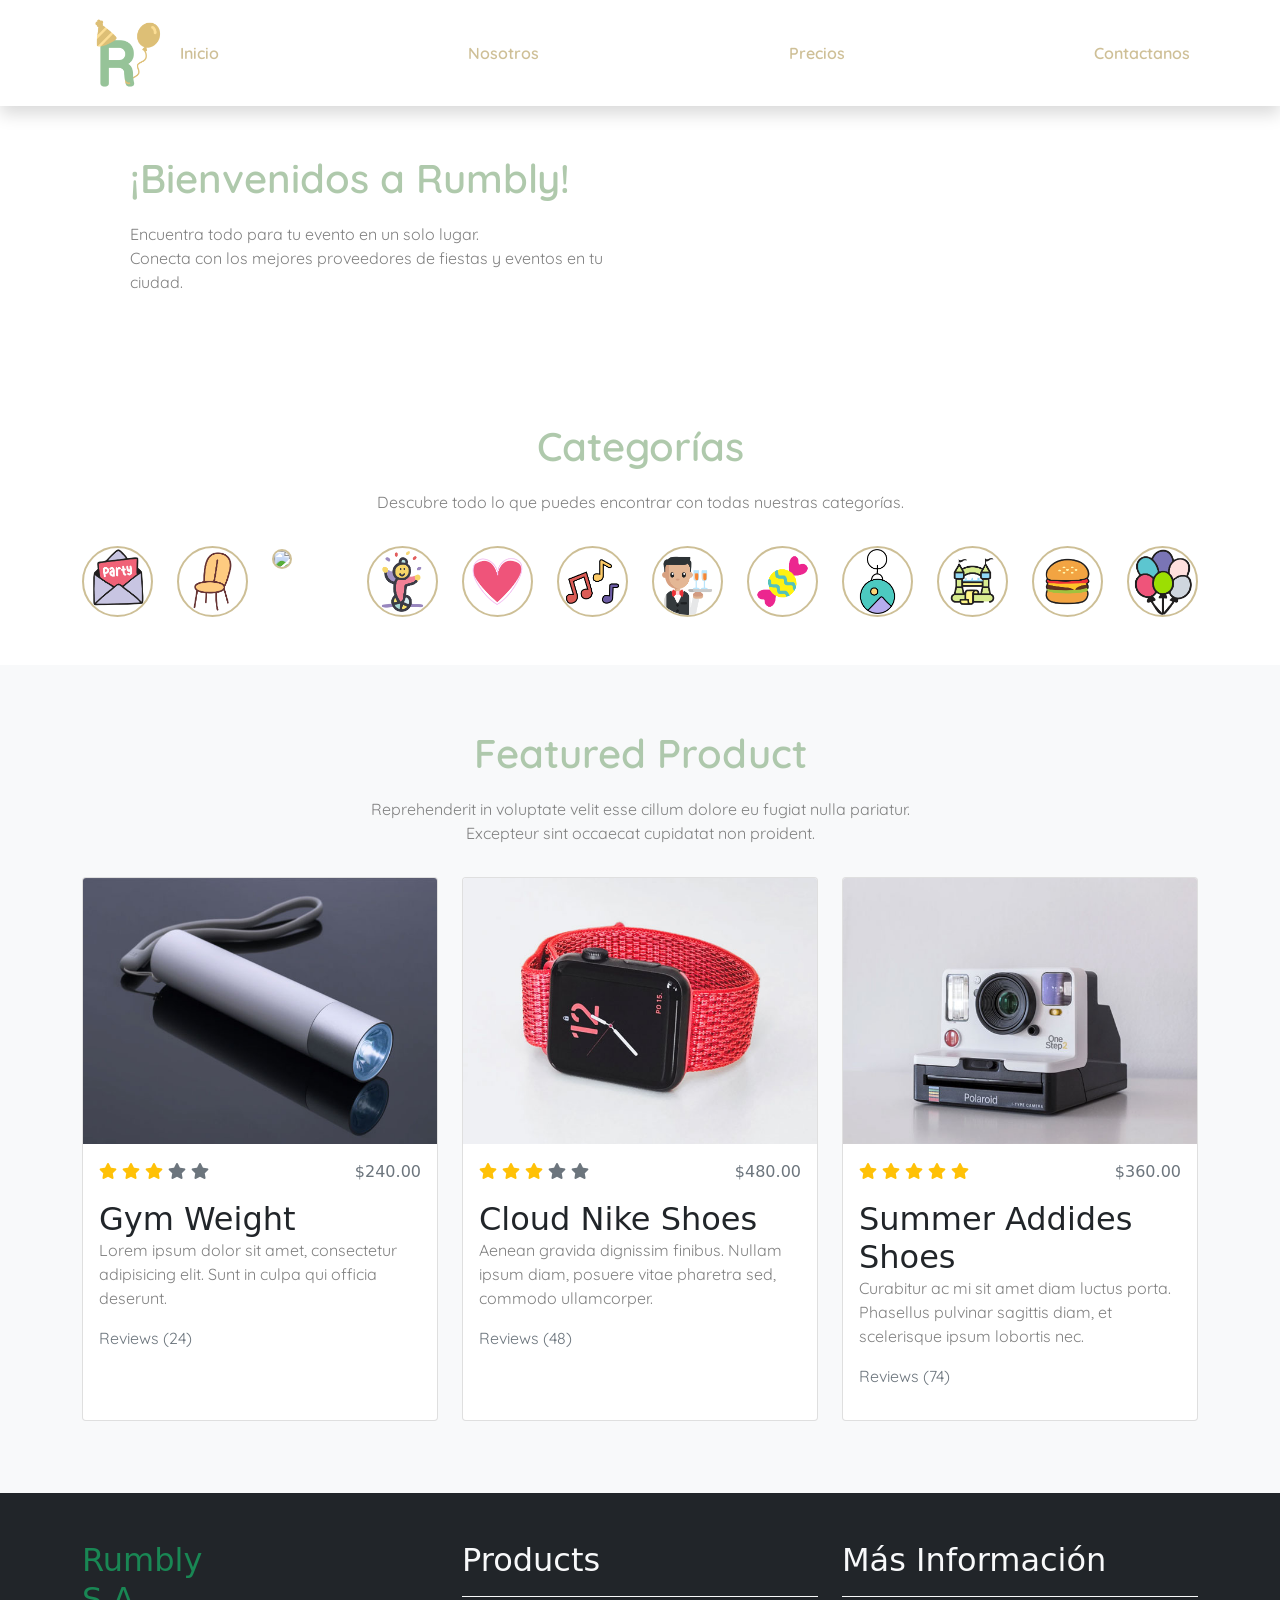
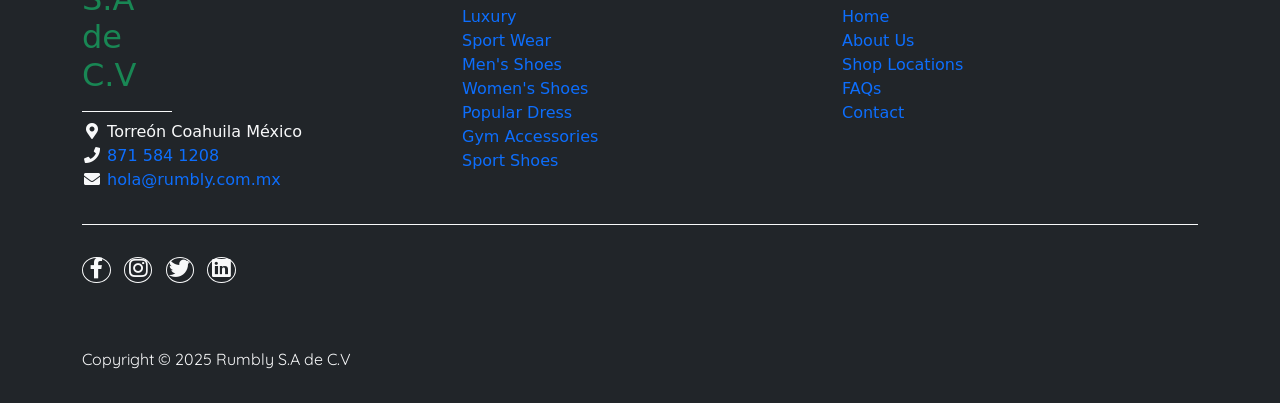
==== index.html @ 86fff509 "First commit" ====
<!DOCTYPE html>
<html lang="en">

<head>
    <title>Rumbly - Todo en un solo lugar.</title>
    <meta charset="utf-8">
    <meta name="viewport" content="width=device-width, initial-scale=1">

    <link rel="apple-touch-icon" href="assets/img/apple-icon.png">
    <link rel="shortcut icon" type="image/x-icon" href="assets/img/favicon.ico">

    <link rel="stylesheet" href="assets/css/bootstrap.min.css">
    <link rel="stylesheet" href="assets/css/templatemo.css">
    <link rel="stylesheet" href="assets/css/custom.css">

    <!-- Load fonts style after rendering the layout styles -->
    <link rel="stylesheet" href="https://fonts.googleapis.com/css2?family=Roboto:wght@100;200;300;400;500;700;900&display=swap">
    <link rel="stylesheet" href="assets/css/fontawesome.min.css">
<!--
    
TemplateMo 559 Zay Shop

https://templatemo.com/tm-559-zay-shop

-->
</head>

<body>
    <!-- Start Top Nav -->
    <!--<nav class="navbar navbar-expand-lg navbar-light d-none d-lg-block" id="templatemo_nav_top">
        <div class="container text-light">
            <div class="w-100 d-flex justify-content-between">
                <div class="contact-info-container">
                    <i class="fa fa-envelope mx-2"></i>
                    <a class="navbar-sm-brand text-light text-decoration-none" href="mailto:info@company.com">info@rumbly.com.mx</a>
                    <i class="fa fa-phone mx-2"></i>
                    <a class="navbar-sm-brand text-light text-decoration-none" href="tel:010-020-0340">871-154-5749</a>
                </div>
                <div>
                    <a class="text-light" href="https://fb.com/templatemo" target="_blank" rel="sponsored"><i class="fab fa-facebook-f fa-sm fa-fw me-2"></i></a>
                    <a class="text-light" href="https://www.instagram.com/" target="_blank"><i class="fab fa-instagram fa-sm fa-fw me-2"></i></a>
                    <a class="text-light" href="https://twitter.com/" target="_blank"><i class="fab fa-twitter fa-sm fa-fw me-2"></i></a>
                    <a class="text-light" href="https://www.linkedin.com/" target="_blank"><i class="fab fa-linkedin fa-sm fa-fw"></i></a>
                </div>
            </div>
        </div>
    </nav>-->
    <!-- Close Top Nav -->


    <!-- Header -->
    <nav class="navbar navbar-expand-lg navbar-light shadow">
        <div class="container d-flex justify-content-between align-items-center">
            <img class="logo" src="assets/img/favicon3.png">
            <a class="title" href="index.html">
                
            </a>
            

            <button class="navbar-toggler border-0" type="button" data-bs-toggle="collapse" data-bs-target="#templatemo_main_nav" aria-controls="navbarSupportedContent" aria-expanded="false" aria-label="Toggle navigation">
                <span class="navbar-toggler-icon"></span>
            </button>

            <div class="align-self-center collapse navbar-collapse flex-fill  d-lg-flex justify-content-lg-between" id="templatemo_main_nav">
                <div class="flex-fill">
                    <ul class="nav navbar-nav d-flex justify-content-between mx-lg-auto">
                        <li class="nav-item">
                            <a class="nav-link menu-item" href="index.html">Inicio</a>
                        </li>
                        <li class="nav-item">
                            <a class="nav-link menu-item" href="about.html">Nosotros</a>
                        </li>
                        <li class="nav-item">
                            <a class="nav-link menu-item" href="shop.html">Precios</a>
                        </li>
                        <li class="nav-item">
                            <a class="nav-link menu-item" href="contact.html">Contactanos</a>
                        </li>
                    </ul>
                </div>
            </div>

        </div>
    </nav>
    <!-- Close Header -->

    <!-- Modal -->
    <div class="modal fade bg-white" id="templatemo_search" tabindex="-1" role="dialog" aria-labelledby="exampleModalLabel" aria-hidden="true">
        <div class="modal-dialog modal-lg" role="document">
            <div class="w-100 pt-1 mb-5 text-right">
                <button type="button" class="btn-close" data-bs-dismiss="modal" aria-label="Close"></button>
            </div>
            <form action="" method="get" class="modal-content modal-body border-0 p-0">
                <div class="input-group mb-2">
                    <input type="text" class="form-control" id="inputModalSearch" name="q" placeholder="Search ...">
                    <button type="submit" class="input-group-text bg-success text-light">
                        <i class="fa fa-fw fa-search text-white"></i>
                    </button>
                </div>
            </form>
        </div>
    </div>



    <!-- Start Banner Hero -->
    <div id="template-mo-zay-hero-carousel" class="carousel slide" data-bs-ride="carousel">
        <ol class="carousel-indicators">
            <li data-bs-target="#template-mo-zay-hero-carousel" data-bs-slide-to="0" class="active"></li>
            <li data-bs-target="#template-mo-zay-hero-carousel" data-bs-slide-to="1"></li>
            <li data-bs-target="#template-mo-zay-hero-carousel" data-bs-slide-to="2"></li>
            <li data-bs-target="#template-mo-zay-hero-carousel" data-bs-slide-to="3"></li>
        </ol>
        <div class="carousel-inner">
            <div class="carousel-item active">
                <div class="container">
                    <div class="row p-5">
                        <div class="mx-auto col-md-8 col-lg-6 order-lg-last align-items-center">
                            <!--<img id="slider1" class="img-fluid" src="./assets/img/LOGO.png" alt="">-->
                        </div>
                        <div class="col-lg-6 mb-0 d-flex align-items-center">
                            <div class="text-align-left align-self-center">
                                <h1 class="h1">¡Bienvenidos a Rumbly!</h1>
                                <p style="margin-bottom: 0px;">
                                    Encuentra todo para tu evento en un solo lugar.
                                </p>
                                <p style="margin-bottom: 0px;">
                                    Conecta con los mejores proveedores de fiestas y eventos en tu ciudad.
                                </p>
                                <p>
                                    
                                </p>
                            </div>
                        </div>
                    </div>
                </div>
            </div>
            <div class="carousel-item">
                <div class="container">
                    <div class="row p-5">
                        <div class="mx-auto col-md-8 col-lg-6 order-lg-last">
                            <!--<div class="row mt-3">
                                <div class="col-sm-3 col-md-3 col-lg-3">
                                    <img class="category" src="./assets/img/GORRO.png">
                                </div>
                                <div class="col-sm-3 col-md-3 col-lg-3">
                                    <img class="category"  src="./assets/img/INFLABLE.png">
                                </div>
                                <div class="col-sm-3 col-md-3 col-lg-3">
                                    <img class="category" src="./assets/img/COPA.png">
                                </div>
                                <div class="col-sm-3 col-md-3 col-lg-3">
                                    <img class="category" src="./assets/img/HAMBURGUER.png">
                                </div>
                            </div>
                            <div class="row mt-3">
                                <div class="col-sm-3 col-md-3 col-lg-3">
                                    <img class="category"  src="./assets/img/GLOBOS.png">
                                </div>
                                <div class="col-sm-3 col-md-3 col-lg-3">
                                    <img class="category" src="./assets/img/CORAZON.png">
                                </div>
                                <div class="col-sm-3 col-md-3 col-lg-3">
                                    <img class="category" src="./assets/img/CAMARA.png">
                                </div>
                                <div class="col-sm-3 col-md-3 col-lg-3">
                                    <img class="category" src="./assets/img/INVI.png">
                                </div>
                            </div>
                            <div class="row mt-3">
                                <div class="col-sm-3 col-md-3 col-lg-3">
                                    <img class="category"  src="./assets/img/MESERO.png">
                                </div>
                                <div class="col-sm-3 col-md-3 col-lg-3">
                                    <img class="category"  src="./assets/img/SILLA.png">
                                </div>
                                <div class="col-sm-3 col-md-3 col-lg-3">
                                    <img class="category"  src="./assets/img/MUSICA.png">
                                </div>
                                <div class="col-sm-3 col-md-3 col-lg-3">
                                    <img class="category"  src="./assets/img/PASTEL.png">
                                </div>
                            </div>-->
                        </div>
                        <div class="col-lg-6 mb-0 d-flex align-items-center">
                            <div class="text-align-left">
                                <h1 class="h1">✨ Planea tu evento sin estrés.</h1>
                                <p>
                                    Rumbly te ayuda a encontrar mobiliario, decoración, banquetes y más, de forma rápida y segura.
                                </p>
                            </div>
                        </div>
                    </div>
                </div>
            </div>
            <div class="carousel-item">
                <div class="container">
                    <div class="row p-5">
                        <div class="mx-auto col-md-8 col-lg-6 order-lg-last">
                            <!--<img class="img-fluid" src="./assets/img/banner_img_03.jpg" alt="">-->
                        </div>
                        <div class="col-lg-6 mb-0 d-flex align-items-center">
                            <div class="text-align-left">
                                <h1 class="h1">💼 ¿Tienes un negocio de fiestas o eventos?</h1>
                                <p>
                                    Únete a Rumbly y llega a más clientes en toda la comarca lagunera.
                                </p>
                            </div>
                        </div>
                    </div>
                </div>
            </div>
            <div class="carousel-item">
                <div class="container">
                    <div class="row p-5">
                        <div class="mx-auto col-md-8 col-lg-6 order-lg-last">
                            <!--<img class="img-fluid" src="./assets/img/proximamente.jpg" alt="">-->
                        </div>
                        <div class="col-lg-6 mb-0 d-flex align-items-center">
                            <div class="text-align-left">
                                <h1 class="h1">🌟 Próximo lanzamiento</h1>
                                <p>
                                    🚀 Muy pronto en tu celular.
                                </p>
                                <p>
                                    Rumbly, la app que transformará la forma de organizar tus fiestas.
                                </p>
                            </div>
                        </div>
                    </div>
                </div>
            </div>
        </div>
        <a class="carousel-control-prev text-decoration-none w-auto ps-3" href="#template-mo-zay-hero-carousel" role="button" data-bs-slide="prev">
            <i class="fas fa-chevron-left"></i>
        </a>
        <a class="carousel-control-next text-decoration-none w-auto pe-3" href="#template-mo-zay-hero-carousel" role="button" data-bs-slide="next">
            <i class="fas fa-chevron-right"></i>
        </a>
    </div>
    <!-- End Banner Hero -->


    <!-- Start Categories of The Month -->
    <section class="container py-5">
        <div class="row text-center pt-3 mb-3">
            <div class="col-lg-6 m-auto">
                <h1 class="h1">Categorías</h1>
                <p>
                    Descubre todo lo que puedes encontrar con todas nuestras categorías.
                </p>
            </div>
        </div>
        <div class="row">
            <div class="col-sm-1 col-md-1 col-lg-1">
                <img class="category" src="./assets/img/INVI.png">
            </div>
            <div class="col-sm-1 col-md-1 col-lg-1">
                <img class="category" src="./assets/img/SILLA.png">
            </div>
            <div class="col-sm-1 col-md-1 col-lg-1">
                <img class="category" src="./assets/img/PIÑATA.png">
            </div>
            <div class="col-sm-1 col-md-1 col-lg-1">
                <img class="category" src="./assets/img/PAYASO.png">
            </div>
            <div class="col-sm-1 col-md-1 col-lg-1">
                <img class="category" src="./assets/img/CORAZON.png">
            </div>
            <div class="col-sm-1 col-md-1 col-lg-1">
                <img class="category" src="./assets/img/MUSICA.png">
            </div>
            <div class="col-sm-1 col-md-1 col-lg-1">
                <img class="category" src="./assets/img/MESERO.png">
            </div>
            <div class="col-sm-1 col-md-1 col-lg-1">
                <img class="category" src="./assets/img/DULCE.png">
            </div>
            <div class="col-sm-1 col-md-1 col-lg-1">
                <img class="category" src="./assets/img/LLAVERO.png">
            </div>
            <div class="col-sm-1 col-md-1 col-lg-1">
                <img class="category" src="./assets/img/INFLABLE.png">
            </div>
            <div class="col-sm-1 col-md-1 col-lg-1">
                <img class="category" src="./assets/img/HAMBURGUER.png">
            </div>
            <div class="col-sm-1 col-md-1 col-lg-1">
                <img class="category" src="./assets/img/GLOBOS.png">
            </div>
            <!--<div class="col-12 col-md-4 p-5 mt-3">
                <a href="#"><img src="./assets/img/category_img_01.jpg" class="rounded-circle img-fluid border"></a>
                <h5 class="text-center mt-3 mb-3">Watches</h5>
                <p class="text-center"><a class="btn btn-success">Go Shop</a></p>
            </div>
            <div class="col-12 col-md-4 p-5 mt-3">
                <a href="#"><img src="./assets/img/category_img_02.jpg" class="rounded-circle img-fluid border"></a>
                <h2 class="h5 text-center mt-3 mb-3">Shoes</h2>
                <p class="text-center"><a class="btn btn-success">Go Shop</a></p>
            </div>
            <div class="col-12 col-md-4 p-5 mt-3">
                <a href="#"><img src="./assets/img/category_img_03.jpg" class="rounded-circle img-fluid border"></a>
                <h2 class="h5 text-center mt-3 mb-3">Accessories</h2>
                <p class="text-center"><a class="btn btn-success">Go Shop</a></p>
            </div>-->
        </div>
    </section>
    <!-- End Categories of The Month -->


    <!-- Start Featured Product -->
    <section class="bg-light">
        <div class="container py-5">
            <div class="row text-center py-3">
                <div class="col-lg-6 m-auto">
                    <h1 class="h1">Featured Product</h1>
                    <p>
                        Reprehenderit in voluptate velit esse cillum dolore eu fugiat nulla pariatur.
                        Excepteur sint occaecat cupidatat non proident.
                    </p>
                </div>
            </div>
            <div class="row">
                <div class="col-12 col-md-4 mb-4">
                    <div class="card h-100">
                        <a href="shop-single.html">
                            <img src="./assets/img/feature_prod_01.jpg" class="card-img-top" alt="...">
                        </a>
                        <div class="card-body">
                            <ul class="list-unstyled d-flex justify-content-between">
                                <li>
                                    <i class="text-warning fa fa-star"></i>
                                    <i class="text-warning fa fa-star"></i>
                                    <i class="text-warning fa fa-star"></i>
                                    <i class="text-muted fa fa-star"></i>
                                    <i class="text-muted fa fa-star"></i>
                                </li>
                                <li class="text-muted text-right">$240.00</li>
                            </ul>
                            <a href="shop-single.html" class="h2 text-decoration-none text-dark">Gym Weight</a>
                            <p class="card-text">
                                Lorem ipsum dolor sit amet, consectetur adipisicing elit. Sunt in culpa qui officia deserunt.
                            </p>
                            <p class="text-muted">Reviews (24)</p>
                        </div>
                    </div>
                </div>
                <div class="col-12 col-md-4 mb-4">
                    <div class="card h-100">
                        <a href="shop-single.html">
                            <img src="./assets/img/feature_prod_02.jpg" class="card-img-top" alt="...">
                        </a>
                        <div class="card-body">
                            <ul class="list-unstyled d-flex justify-content-between">
                                <li>
                                    <i class="text-warning fa fa-star"></i>
                                    <i class="text-warning fa fa-star"></i>
                                    <i class="text-warning fa fa-star"></i>
                                    <i class="text-muted fa fa-star"></i>
                                    <i class="text-muted fa fa-star"></i>
                                </li>
                                <li class="text-muted text-right">$480.00</li>
                            </ul>
                            <a href="shop-single.html" class="h2 text-decoration-none text-dark">Cloud Nike Shoes</a>
                            <p class="card-text">
                                Aenean gravida dignissim finibus. Nullam ipsum diam, posuere vitae pharetra sed, commodo ullamcorper.
                            </p>
                            <p class="text-muted">Reviews (48)</p>
                        </div>
                    </div>
                </div>
                <div class="col-12 col-md-4 mb-4">
                    <div class="card h-100">
                        <a href="shop-single.html">
                            <img src="./assets/img/feature_prod_03.jpg" class="card-img-top" alt="...">
                        </a>
                        <div class="card-body">
                            <ul class="list-unstyled d-flex justify-content-between">
                                <li>
                                    <i class="text-warning fa fa-star"></i>
                                    <i class="text-warning fa fa-star"></i>
                                    <i class="text-warning fa fa-star"></i>
                                    <i class="text-warning fa fa-star"></i>
                                    <i class="text-warning fa fa-star"></i>
                                </li>
                                <li class="text-muted text-right">$360.00</li>
                            </ul>
                            <a href="shop-single.html" class="h2 text-decoration-none text-dark">Summer Addides Shoes</a>
                            <p class="card-text">
                                Curabitur ac mi sit amet diam luctus porta. Phasellus pulvinar sagittis diam, et scelerisque ipsum lobortis nec.
                            </p>
                            <p class="text-muted">Reviews (74)</p>
                        </div>
                    </div>
                </div>
            </div>
        </div>
    </section>
    <!-- End Featured Product -->


    <!-- Start Footer -->
    <footer class="bg-dark" id="tempaltemo_footer">
        <div class="container">
            <div class="row">

                <div class="col-md-4 pt-5">
                    <h2 class="h2 text-success border-bottom pb-3 border-light logo">Rumbly S.A de C.V</h2>
                    <ul class="list-unstyled text-light footer-link-list">
                        <li>
                            <i class="fas fa-map-marker-alt fa-fw"></i>
                            Torreón Coahuila México
                        </li>
                        <li>
                            <i class="fa fa-phone fa-fw"></i>
                            <a class="text-decoration-none" href="tel:871-584-1208">871 584 1208</a>
                        </li>
                        <li>
                            <i class="fa fa-envelope fa-fw"></i>
                            <a class="text-decoration-none" href="mailto:hola@rumbly.com.mx">hola@rumbly.com.mx</a>
                        </li>
                    </ul>
                </div>

                <div class="col-md-4 pt-5">
                    <h2 class="h2 text-light border-bottom pb-3 border-light">Products</h2>
                    <ul class="list-unstyled text-light footer-link-list">
                        <li><a class="text-decoration-none" href="#">Luxury</a></li>
                        <li><a class="text-decoration-none" href="#">Sport Wear</a></li>
                        <li><a class="text-decoration-none" href="#">Men's Shoes</a></li>
                        <li><a class="text-decoration-none" href="#">Women's Shoes</a></li>
                        <li><a class="text-decoration-none" href="#">Popular Dress</a></li>
                        <li><a class="text-decoration-none" href="#">Gym Accessories</a></li>
                        <li><a class="text-decoration-none" href="#">Sport Shoes</a></li>
                    </ul>
                </div>

                <div class="col-md-4 pt-5">
                    <h2 class="h2 text-light border-bottom pb-3 border-light">Más Información</h2>
                    <ul class="list-unstyled text-light footer-link-list">
                        <li><a class="text-decoration-none" href="#">Home</a></li>
                        <li><a class="text-decoration-none" href="#">About Us</a></li>
                        <li><a class="text-decoration-none" href="#">Shop Locations</a></li>
                        <li><a class="text-decoration-none" href="#">FAQs</a></li>
                        <li><a class="text-decoration-none" href="#">Contact</a></li>
                    </ul>
                </div>

            </div>

            <div class="row text-light mb-4">
                <div class="col-12 mb-3">
                    <div class="w-100 my-3 border-top border-light"></div>
                </div>
                <div class="col-auto me-auto">
                    <ul class="list-inline text-left footer-icons">
                        <li class="list-inline-item border border-light rounded-circle text-center">
                            <a class="text-light text-decoration-none" target="_blank" href="http://facebook.com/"><i class="fab fa-facebook-f fa-lg fa-fw"></i></a>
                        </li>
                        <li class="list-inline-item border border-light rounded-circle text-center">
                            <a class="text-light text-decoration-none" target="_blank" href="https://www.instagram.com/"><i class="fab fa-instagram fa-lg fa-fw"></i></a>
                        </li>
                        <li class="list-inline-item border border-light rounded-circle text-center">
                            <a class="text-light text-decoration-none" target="_blank" href="https://twitter.com/"><i class="fab fa-twitter fa-lg fa-fw"></i></a>
                        </li>
                        <li class="list-inline-item border border-light rounded-circle text-center">
                            <a class="text-light text-decoration-none" target="_blank" href="https://www.linkedin.com/"><i class="fab fa-linkedin fa-lg fa-fw"></i></a>
                        </li>
                    </ul>
                </div>
                <div class="col-auto">
                </div>
            </div>
        </div>

        <div class="w-100 bg-black py-3">
            <div class="container">
                <div class="row pt-2">
                    <div class="col-12">
                        <p class="text-left text-light">
                            Copyright &copy; 2025 Rumbly S.A de C.V 
                            
                        </p>
                    </div>
                </div>
            </div>
        </div>

    </footer>
    <!-- End Footer -->

    <!-- Start Script -->
    <script src="assets/js/jquery-1.11.0.min.js"></script>
    <script src="assets/js/jquery-migrate-1.2.1.min.js"></script>
    <script src="assets/js/bootstrap.bundle.min.js"></script>
    <script src="assets/js/templatemo.js"></script>
    <script src="assets/js/custom.js"></script>
    <!-- End Script -->
</body>

</html>
---- assets/css/custom.css ----
/*
Custom Css
*/
@charset "UTF-8";
@font-face { font-family: Quicksand-Regular; src: url("../fonts/Quicksand-Regular.ttf"); } 
@font-face { font-family: Quicksand-SemiBold; src: url("../fonts/Quicksand-SemiBold.ttf"); } 

/* #a1c09dd9 #c5b484d9 */
.title {
    font-family: Quicksand-SemiBold !important;
    color: #a1c09dd9 !important;
    text-decoration: none;
    font-size: 1.4rem !important;
    margin-top: 10px;
}

.logo {
    width: 90px;
}

.menu-item {
    color: #c5b484d9 !important;
    font-family: Quicksand-SemiBold;
}

.contact-info-container {
    & > i {
    /* Styles for the direct child */
    color: blue;
    }
    & a {
    /* Styles for any descendant, including direct children */
    font-size: 18px;
    }
}

#slider1 {
    width: 60%;
    margin-left: 20%;
    height: auto;
    align-self: center;
}

h1 {
    font-family: Quicksand-SemiBold !important;
    margin-bottom: 20px !important;
    color: #a1c09dd9;
}

p {
    font-family: Quicksand-Regular !important;
    color: gray; 
}

.category {
    width: 100%;
    height: auto;
    border: 2px solid #c5b484d9;
    border-radius: 200px;
}
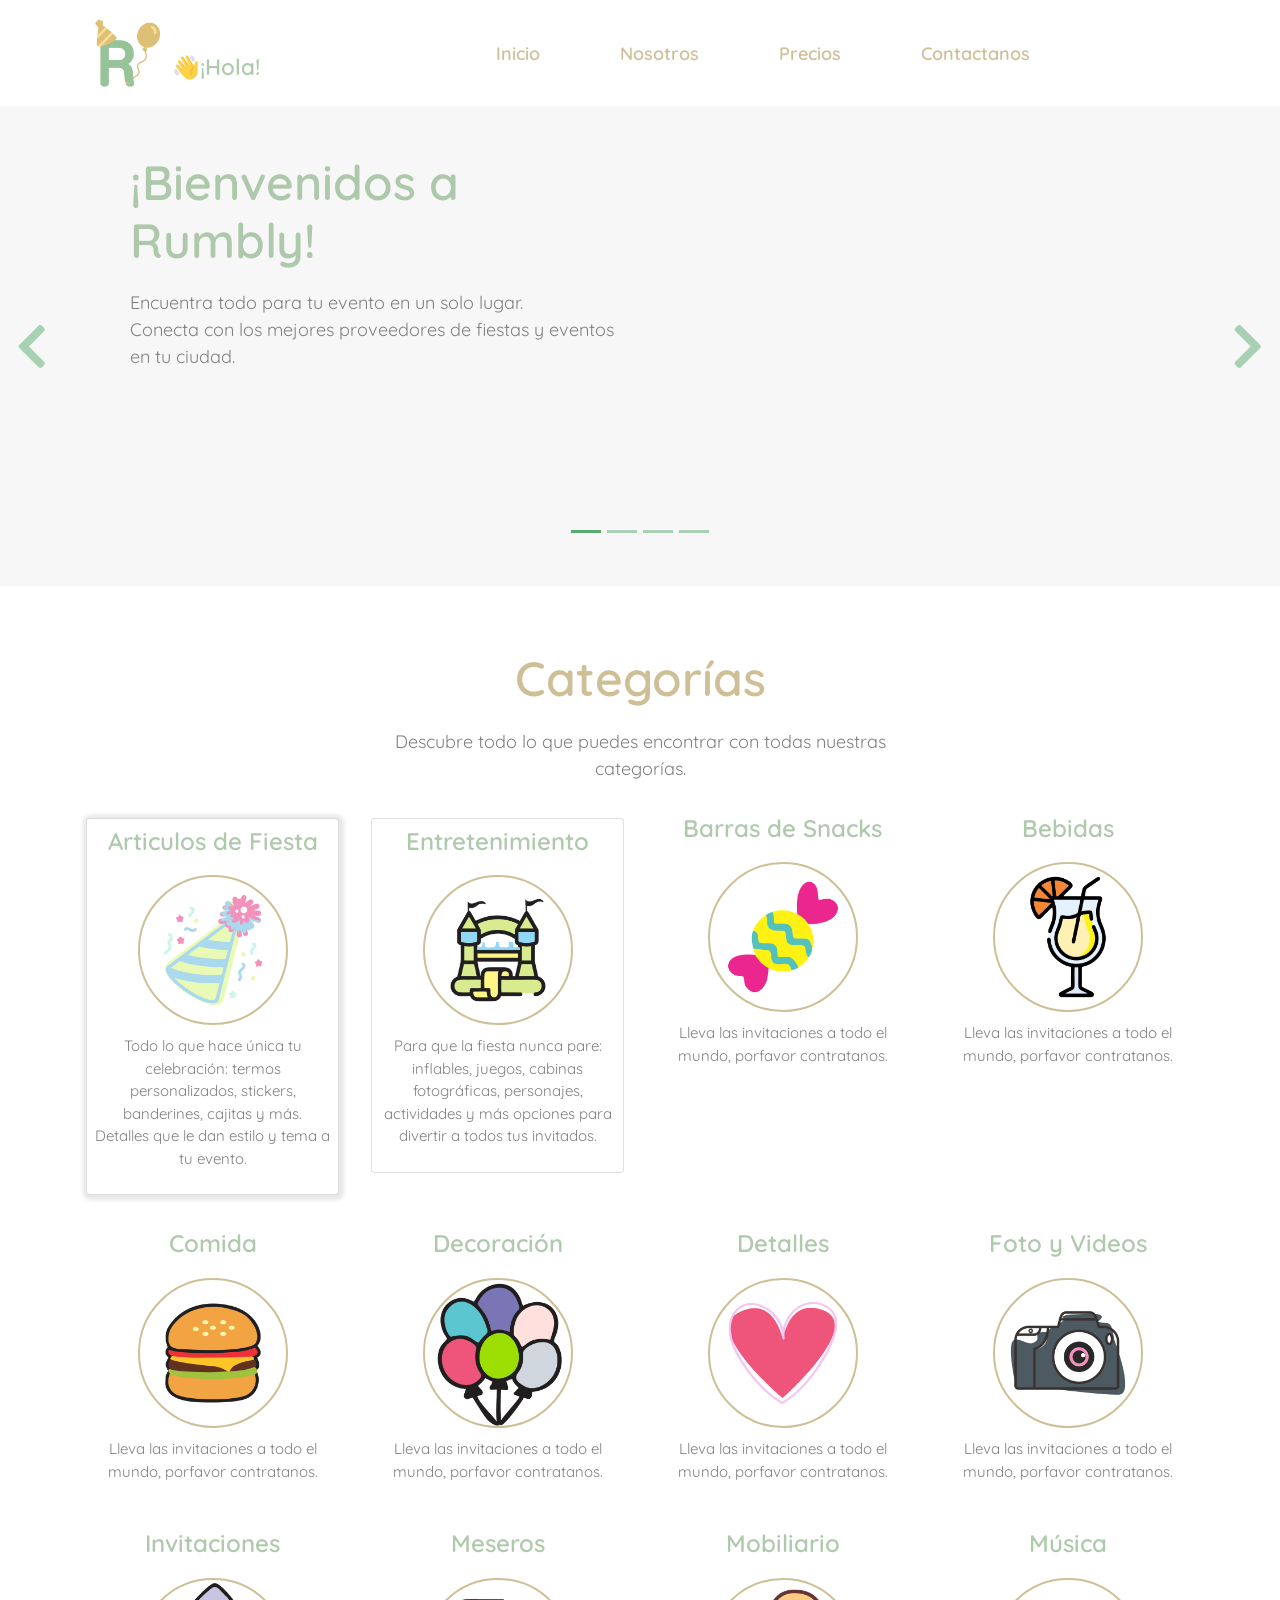
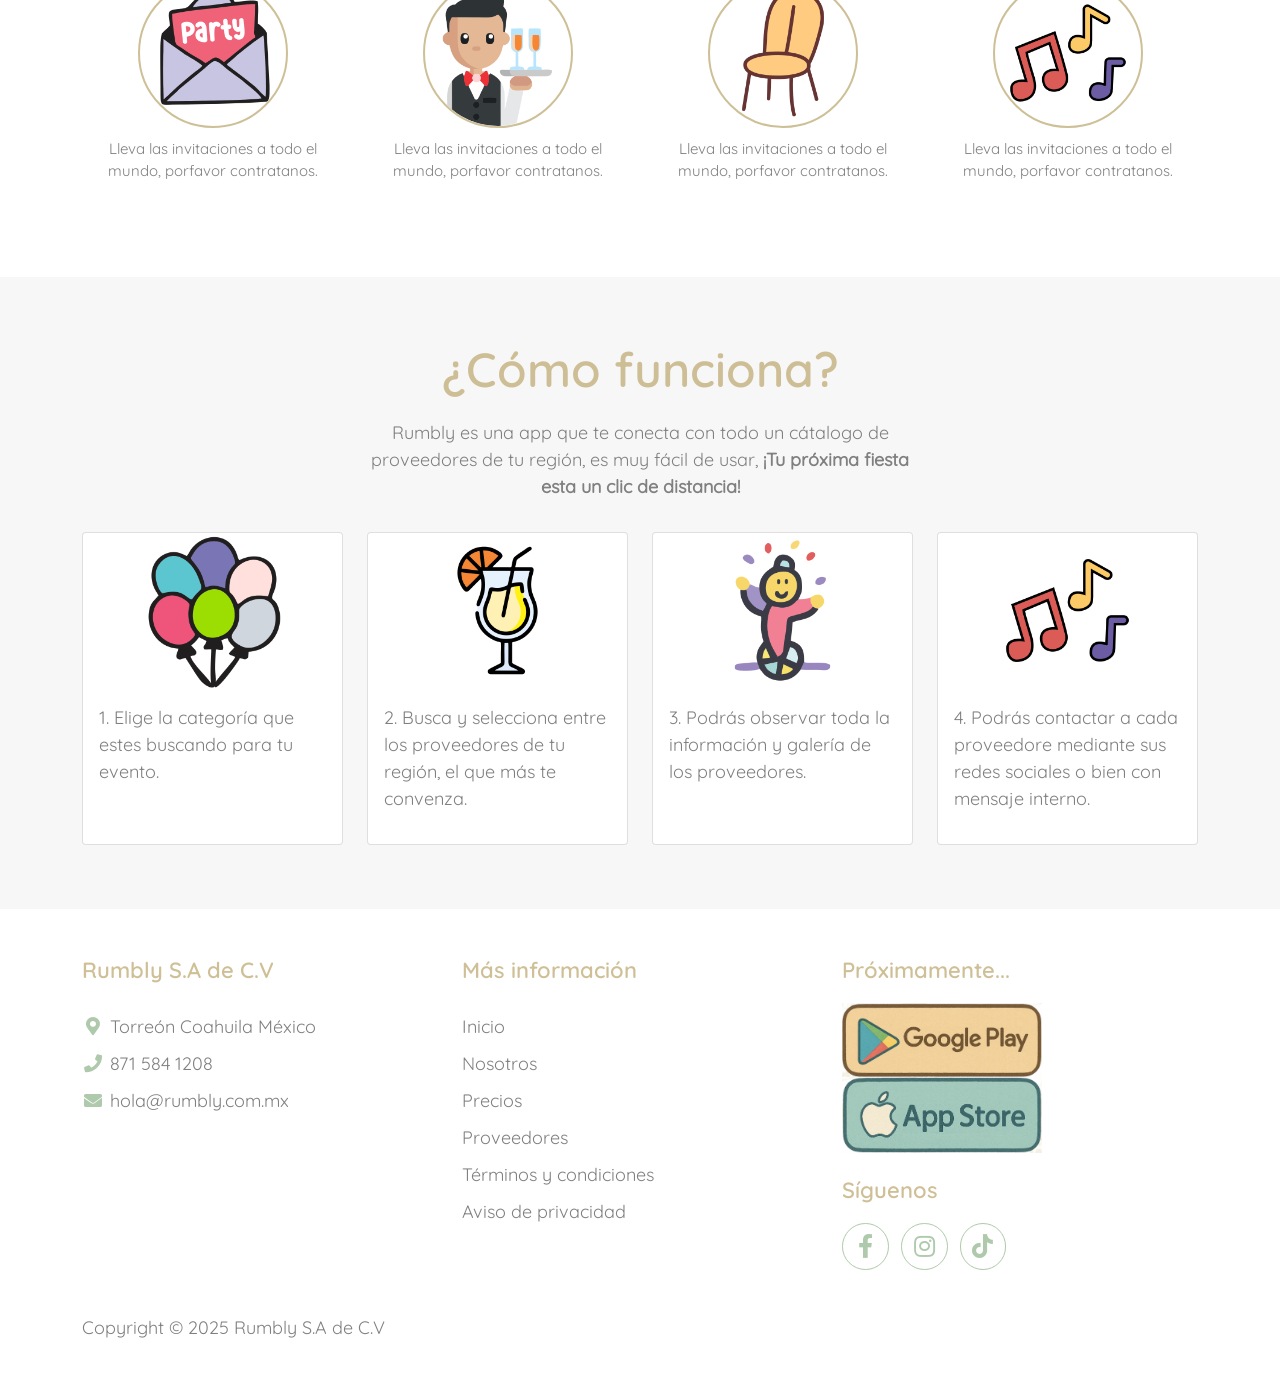
==== commit cc02a203: "addedcategories design" ====
--- a/index.html
+++ b/index.html
@@ -52,8 +52,8 @@
     <nav class="navbar navbar-expand-lg navbar-light shadow">
         <div class="container d-flex justify-content-between align-items-center">
             <img class="logo" src="assets/img/favicon3.png">
-            <a class="title" href="index.html">
-                
+            <a style="width: 200px; margin-top: 30px;" class="title" href="index.html">
+                👋¡Hola!
             </a>
             
 
@@ -120,7 +120,7 @@
                         </div>
                         <div class="col-lg-6 mb-0 d-flex align-items-center">
                             <div class="text-align-left align-self-center">
-                                <h1 class="h1">¡Bienvenidos a Rumbly!</h1>
+                                <h1 class="h1 slider-title">¡Bienvenidos a Rumbly!</h1>
                                 <p style="margin-bottom: 0px;">
                                     Encuentra todo para tu evento en un solo lugar.
                                 </p>
@@ -139,52 +139,10 @@
                 <div class="container">
                     <div class="row p-5">
                         <div class="mx-auto col-md-8 col-lg-6 order-lg-last">
-                            <!--<div class="row mt-3">
-                                <div class="col-sm-3 col-md-3 col-lg-3">
-                                    <img class="category" src="./assets/img/GORRO.png">
-                                </div>
-                                <div class="col-sm-3 col-md-3 col-lg-3">
-                                    <img class="category"  src="./assets/img/INFLABLE.png">
-                                </div>
-                                <div class="col-sm-3 col-md-3 col-lg-3">
-                                    <img class="category" src="./assets/img/COPA.png">
-                                </div>
-                                <div class="col-sm-3 col-md-3 col-lg-3">
-                                    <img class="category" src="./assets/img/HAMBURGUER.png">
-                                </div>
-                            </div>
-                            <div class="row mt-3">
-                                <div class="col-sm-3 col-md-3 col-lg-3">
-                                    <img class="category"  src="./assets/img/GLOBOS.png">
-                                </div>
-                                <div class="col-sm-3 col-md-3 col-lg-3">
-                                    <img class="category" src="./assets/img/CORAZON.png">
-                                </div>
-                                <div class="col-sm-3 col-md-3 col-lg-3">
-                                    <img class="category" src="./assets/img/CAMARA.png">
-                                </div>
-                                <div class="col-sm-3 col-md-3 col-lg-3">
-                                    <img class="category" src="./assets/img/INVI.png">
-                                </div>
-                            </div>
-                            <div class="row mt-3">
-                                <div class="col-sm-3 col-md-3 col-lg-3">
-                                    <img class="category"  src="./assets/img/MESERO.png">
-                                </div>
-                                <div class="col-sm-3 col-md-3 col-lg-3">
-                                    <img class="category"  src="./assets/img/SILLA.png">
-                                </div>
-                                <div class="col-sm-3 col-md-3 col-lg-3">
-                                    <img class="category"  src="./assets/img/MUSICA.png">
-                                </div>
-                                <div class="col-sm-3 col-md-3 col-lg-3">
-                                    <img class="category"  src="./assets/img/PASTEL.png">
-                                </div>
-                            </div>-->
                         </div>
                         <div class="col-lg-6 mb-0 d-flex align-items-center">
                             <div class="text-align-left">
-                                <h1 class="h1">✨ Planea tu evento sin estrés.</h1>
+                                <h1 class="h1 slider-title">✨ Planea tu evento sin estrés.</h1>
                                 <p>
                                     Rumbly te ayuda a encontrar mobiliario, decoración, banquetes y más, de forma rápida y segura.
                                 </p>
@@ -201,7 +159,7 @@
                         </div>
                         <div class="col-lg-6 mb-0 d-flex align-items-center">
                             <div class="text-align-left">
-                                <h1 class="h1">💼 ¿Tienes un negocio de fiestas o eventos?</h1>
+                                <h1 class="h1 slider-title">💼 ¿Tienes un negocio de fiestas o eventos?</h1>
                                 <p>
                                     Únete a Rumbly y llega a más clientes en toda la comarca lagunera.
                                 </p>
@@ -218,7 +176,7 @@
                         </div>
                         <div class="col-lg-6 mb-0 d-flex align-items-center">
                             <div class="text-align-left">
-                                <h1 class="h1">🌟 Próximo lanzamiento</h1>
+                                <h1 class="h1 slider-title">🌟 Próximo lanzamiento</h1>
                                 <p>
                                     🚀 Muy pronto en tu celular.
                                 </p>
@@ -245,48 +203,82 @@
     <section class="container py-5">
         <div class="row text-center pt-3 mb-3">
             <div class="col-lg-6 m-auto">
-                <h1 class="h1">Categorías</h1>
+                <h1 class="h1 main-title">Categorías</h1>
                 <p>
                     Descubre todo lo que puedes encontrar con todas nuestras categorías.
                 </p>
             </div>
         </div>
         <div class="row">
-            <div class="col-sm-1 col-md-1 col-lg-1">
+            <div class="col-sm-3 col-md-3 col-lg-3 category-container">
+                <div class="card m-1 p-2 align-items-center" style="  box-shadow: 1px 1px 4px 4px rgba(0, 0, 0, 0.1);">
+                    <h4 class="h4 category-header">Articulos de Fiesta</h4>
+                    <img class="category" src="./assets/img/GORRO.png">
+                    <p class="category-description">
+                        Todo lo que hace única tu celebración: termos personalizados, stickers, banderines, cajitas y más. Detalles que le dan estilo y tema a tu evento.
+                    </p>
+                </div>
+
+            </div>
+            <div class="col-sm-3 col-md-3 col-lg-3 category-container">
+                <div class="card m-1 p-2 align-items-center" >
+                    <h4 class="h4 category-header">Entretenimiento</h4>
+                    <img class="category" src="./assets/img/INFLABLE.png">
+                    <p class="category-description">
+                        Para que la fiesta nunca pare: inflables, juegos, cabinas fotográficas, personajes, actividades y más opciones para divertir a todos tus invitados.
+                    </p>
+                </div>
+
+            </div>
+            <div class="col-sm-3 col-md-3 col-lg-3 category-container">
+                <h4 class="h4 category-header">Barras de Snacks</h4>
+                <img class="category" src="./assets/img/DULCE.png">
+                <p class="category-description">Lleva las invitaciones a todo el mundo, porfavor contratanos.</p>
+            </div>
+            <div class="col-sm-3 col-md-3 col-lg-3 category-container">
+                <h4 class="h4 category-header">Bebidas</h4>
+                <img class="category" src="./assets/img/COPA.png">
+                <p class="category-description">Lleva las invitaciones a todo el mundo, porfavor contratanos.</p>
+            </div>
+            <div class="col-sm-3 col-md-3 col-lg-3 category-container">
+                <h4 class="h4 category-header">Comida</h4>
+                <img class="category" src="./assets/img/HAMBURGUER.png">
+                <p class="category-description">Lleva las invitaciones a todo el mundo, porfavor contratanos.</p>
+            </div>
+            <div class="col-sm-3 col-md-3 col-lg-3 category-container">
+                <h4 class="h4 category-header">Decoración</h4>
+                <img class="category" src="./assets/img/GLOBOS.png">
+                <p class="category-description">Lleva las invitaciones a todo el mundo, porfavor contratanos.</p>
+            </div>
+            <div class="col-sm-3 col-md-3 col-lg-3 category-container">
+                <h4 class="h4 category-header">Detalles</h4>
+                <img class="category" src="./assets/img/CORAZON.png">
+                <p class="category-description">Lleva las invitaciones a todo el mundo, porfavor contratanos.</p>
+            </div>
+            <div class="col-sm-3 col-md-3 col-lg-3 category-container">
+                <h4 class="h4 category-header">Foto y Videos</h4>
+                <img class="category" src="./assets/img/CAMARA.png">
+                <p class="category-description">Lleva las invitaciones a todo el mundo, porfavor contratanos.</p>
+            </div>
+            <div class="col-sm-3 col-md-3 col-lg-3 category-container">
+                <h4 class="h4 category-header">Invitaciones</h4>
                 <img class="category" src="./assets/img/INVI.png">
-            </div>
-            <div class="col-sm-1 col-md-1 col-lg-1">
+                <p class="category-description">Lleva las invitaciones a todo el mundo, porfavor contratanos.</p>
+            </div>
+            <div class="col-sm-3 col-md-3 col-lg-3 category-container">
+                <h4 class="h4 category-header">Meseros</h4>
+                <img class="category" src="./assets/img/MESERO.png">
+                <p class="category-description">Lleva las invitaciones a todo el mundo, porfavor contratanos.</p>
+            </div>
+            <div class="col-sm-3 col-md-3 col-lg-3 category-container">
+                <h4 class="h4 category-header">Mobiliario</h4>
                 <img class="category" src="./assets/img/SILLA.png">
-            </div>
-            <div class="col-sm-1 col-md-1 col-lg-1">
-                <img class="category" src="./assets/img/PIÑATA.png">
-            </div>
-            <div class="col-sm-1 col-md-1 col-lg-1">
-                <img class="category" src="./assets/img/PAYASO.png">
-            </div>
-            <div class="col-sm-1 col-md-1 col-lg-1">
-                <img class="category" src="./assets/img/CORAZON.png">
-            </div>
-            <div class="col-sm-1 col-md-1 col-lg-1">
+                <p class="category-description">Lleva las invitaciones a todo el mundo, porfavor contratanos.</p>
+            </div>
+            <div class="col-sm-3 col-md-3 col-lg-3 category-container">
+                <h4 class="h4 category-header">Música</h4>
                 <img class="category" src="./assets/img/MUSICA.png">
-            </div>
-            <div class="col-sm-1 col-md-1 col-lg-1">
-                <img class="category" src="./assets/img/MESERO.png">
-            </div>
-            <div class="col-sm-1 col-md-1 col-lg-1">
-                <img class="category" src="./assets/img/DULCE.png">
-            </div>
-            <div class="col-sm-1 col-md-1 col-lg-1">
-                <img class="category" src="./assets/img/LLAVERO.png">
-            </div>
-            <div class="col-sm-1 col-md-1 col-lg-1">
-                <img class="category" src="./assets/img/INFLABLE.png">
-            </div>
-            <div class="col-sm-1 col-md-1 col-lg-1">
-                <img class="category" src="./assets/img/HAMBURGUER.png">
-            </div>
-            <div class="col-sm-1 col-md-1 col-lg-1">
-                <img class="category" src="./assets/img/GLOBOS.png">
+                <p class="category-description">Lleva las invitaciones a todo el mundo, porfavor contratanos.</p>
             </div>
             <!--<div class="col-12 col-md-4 p-5 mt-3">
                 <a href="#"><img src="./assets/img/category_img_01.jpg" class="rounded-circle img-fluid border"></a>
@@ -309,87 +301,64 @@
 
 
     <!-- Start Featured Product -->
-    <section class="bg-light">
+    <section class="how-is-works">
         <div class="container py-5">
             <div class="row text-center py-3">
                 <div class="col-lg-6 m-auto">
-                    <h1 class="h1">Featured Product</h1>
+                    <h1 class="h1 main-title">¿Cómo funciona?</h1>
                     <p>
-                        Reprehenderit in voluptate velit esse cillum dolore eu fugiat nulla pariatur.
-                        Excepteur sint occaecat cupidatat non proident.
+                        Rumbly es una app que te conecta con todo un cátalogo de proveedores de tu región, es muy fácil de usar,
+                        <strong style="font-weight: 900;">¡Tu próxima fiesta esta un clic de distancia!</strong>
                     </p>
                 </div>
             </div>
             <div class="row">
-                <div class="col-12 col-md-4 mb-4">
+                <div class="col-12 col-md-3 mb-3">
                     <div class="card h-100">
                         <a href="shop-single.html">
-                            <img src="./assets/img/feature_prod_01.jpg" class="card-img-top" alt="...">
+                            <img src="./assets/img/GLOBOS.png" class="step-images" alt="...">
                         </a>
                         <div class="card-body">
-                            <ul class="list-unstyled d-flex justify-content-between">
-                                <li>
-                                    <i class="text-warning fa fa-star"></i>
-                                    <i class="text-warning fa fa-star"></i>
-                                    <i class="text-warning fa fa-star"></i>
-                                    <i class="text-muted fa fa-star"></i>
-                                    <i class="text-muted fa fa-star"></i>
-                                </li>
-                                <li class="text-muted text-right">$240.00</li>
-                            </ul>
-                            <a href="shop-single.html" class="h2 text-decoration-none text-dark">Gym Weight</a>
-                            <p class="card-text">
-                                Lorem ipsum dolor sit amet, consectetur adipisicing elit. Sunt in culpa qui officia deserunt.
+                            <p>
+                                1. Elige la categoría que estes buscando para tu evento.
                             </p>
-                            <p class="text-muted">Reviews (24)</p>
-                        </div>
-                    </div>
-                </div>
-                <div class="col-12 col-md-4 mb-4">
+                        </div>
+                    </div>
+                </div>
+                <div class="col-12 col-md-3 mb-3">
                     <div class="card h-100">
                         <a href="shop-single.html">
-                            <img src="./assets/img/feature_prod_02.jpg" class="card-img-top" alt="...">
+                            <img src="./assets/img/COPA.png" class="step-images" alt="...">
                         </a>
                         <div class="card-body">
-                            <ul class="list-unstyled d-flex justify-content-between">
-                                <li>
-                                    <i class="text-warning fa fa-star"></i>
-                                    <i class="text-warning fa fa-star"></i>
-                                    <i class="text-warning fa fa-star"></i>
-                                    <i class="text-muted fa fa-star"></i>
-                                    <i class="text-muted fa fa-star"></i>
-                                </li>
-                                <li class="text-muted text-right">$480.00</li>
-                            </ul>
-                            <a href="shop-single.html" class="h2 text-decoration-none text-dark">Cloud Nike Shoes</a>
-                            <p class="card-text">
-                                Aenean gravida dignissim finibus. Nullam ipsum diam, posuere vitae pharetra sed, commodo ullamcorper.
+                            <p>
+                                2. Busca y selecciona entre los proveedores de tu región, el que más te convenza.
                             </p>
-                            <p class="text-muted">Reviews (48)</p>
-                        </div>
-                    </div>
-                </div>
-                <div class="col-12 col-md-4 mb-4">
+                        </div>
+                    </div>
+                </div>
+                <div class="col-12 col-md-3 mb-3">
                     <div class="card h-100">
                         <a href="shop-single.html">
-                            <img src="./assets/img/feature_prod_03.jpg" class="card-img-top" alt="...">
+                            <img src="./assets/img/PAYASO.png" class="step-images" alt="...">
                         </a>
                         <div class="card-body">
-                            <ul class="list-unstyled d-flex justify-content-between">
-                                <li>
-                                    <i class="text-warning fa fa-star"></i>
-                                    <i class="text-warning fa fa-star"></i>
-                                    <i class="text-warning fa fa-star"></i>
-                                    <i class="text-warning fa fa-star"></i>
-                                    <i class="text-warning fa fa-star"></i>
-                                </li>
-                                <li class="text-muted text-right">$360.00</li>
-                            </ul>
-                            <a href="shop-single.html" class="h2 text-decoration-none text-dark">Summer Addides Shoes</a>
-                            <p class="card-text">
-                                Curabitur ac mi sit amet diam luctus porta. Phasellus pulvinar sagittis diam, et scelerisque ipsum lobortis nec.
+                            <p>
+                                3. Podrás observar toda la información y galería de los proveedores.
                             </p>
-                            <p class="text-muted">Reviews (74)</p>
+                            
+                        </div>
+                    </div>
+                </div>
+                <div class="col-12 col-md-3 mb-3">
+                    <div class="card h-100">
+                        <a href="shop-single.html">
+                            <img src="./assets/img/MUSICA.png" class="step-images" alt="...">
+                        </a>
+                        <div class="card-body">
+                            <p>
+                                4. Podrás contactar a cada proveedore mediante sus redes sociales o bien con mensaje interno.
+                            </p>
                         </div>
                     </div>
                 </div>
@@ -400,84 +369,69 @@
 
 
     <!-- Start Footer -->
-    <footer class="bg-dark" id="tempaltemo_footer">
-        <div class="container">
+    <footer id="tempaltemo_footer">
+        <div class="container mb-1">
             <div class="row">
 
                 <div class="col-md-4 pt-5">
-                    <h2 class="h2 text-success border-bottom pb-3 border-light logo">Rumbly S.A de C.V</h2>
+                    <h3 class="h3 footer-header border-light">Rumbly S.A de C.V</h3>
                     <ul class="list-unstyled text-light footer-link-list">
                         <li>
-                            <i class="fas fa-map-marker-alt fa-fw"></i>
+                            <i class="company-icons fas fa-map-marker-alt fa-fw"></i>
                             Torreón Coahuila México
                         </li>
                         <li>
-                            <i class="fa fa-phone fa-fw"></i>
+                            <i class="company-icons fa fa-phone fa-fw"></i>
                             <a class="text-decoration-none" href="tel:871-584-1208">871 584 1208</a>
                         </li>
                         <li>
-                            <i class="fa fa-envelope fa-fw"></i>
+                            <i class="company-icons fa fa-envelope fa-fw"></i>
                             <a class="text-decoration-none" href="mailto:hola@rumbly.com.mx">hola@rumbly.com.mx</a>
                         </li>
                     </ul>
                 </div>
 
                 <div class="col-md-4 pt-5">
-                    <h2 class="h2 text-light border-bottom pb-3 border-light">Products</h2>
+                    <h3 class="h3 footer-header border-light">Más información</h3>
                     <ul class="list-unstyled text-light footer-link-list">
-                        <li><a class="text-decoration-none" href="#">Luxury</a></li>
-                        <li><a class="text-decoration-none" href="#">Sport Wear</a></li>
-                        <li><a class="text-decoration-none" href="#">Men's Shoes</a></li>
-                        <li><a class="text-decoration-none" href="#">Women's Shoes</a></li>
-                        <li><a class="text-decoration-none" href="#">Popular Dress</a></li>
-                        <li><a class="text-decoration-none" href="#">Gym Accessories</a></li>
-                        <li><a class="text-decoration-none" href="#">Sport Shoes</a></li>
+                        <li><a class="text-decoration-none" href="#">Inicio</a></li>
+                        <li><a class="text-decoration-none" href="#">Nosotros</a></li>
+                        <li><a class="text-decoration-none" href="#">Precios</a></li>
+                        <li><a class="text-decoration-none" href="#">Proveedores</a></li>
+                        <li><a class="text-decoration-none" href="#">Términos y condiciones</a></li>
+                        <li><a class="text-decoration-none" href="#">Aviso de privacidad</a></li>
                     </ul>
                 </div>
 
                 <div class="col-md-4 pt-5">
-                    <h2 class="h2 text-light border-bottom pb-3 border-light">Más Información</h2>
-                    <ul class="list-unstyled text-light footer-link-list">
-                        <li><a class="text-decoration-none" href="#">Home</a></li>
-                        <li><a class="text-decoration-none" href="#">About Us</a></li>
-                        <li><a class="text-decoration-none" href="#">Shop Locations</a></li>
-                        <li><a class="text-decoration-none" href="#">FAQs</a></li>
-                        <li><a class="text-decoration-none" href="#">Contact</a></li>
-                    </ul>
-                </div>
-
-            </div>
-
-            <div class="row text-light mb-4">
-                <div class="col-12 mb-3">
-                    <div class="w-100 my-3 border-top border-light"></div>
-                </div>
-                <div class="col-auto me-auto">
-                    <ul class="list-inline text-left footer-icons">
-                        <li class="list-inline-item border border-light rounded-circle text-center">
-                            <a class="text-light text-decoration-none" target="_blank" href="http://facebook.com/"><i class="fab fa-facebook-f fa-lg fa-fw"></i></a>
-                        </li>
-                        <li class="list-inline-item border border-light rounded-circle text-center">
-                            <a class="text-light text-decoration-none" target="_blank" href="https://www.instagram.com/"><i class="fab fa-instagram fa-lg fa-fw"></i></a>
-                        </li>
-                        <li class="list-inline-item border border-light rounded-circle text-center">
-                            <a class="text-light text-decoration-none" target="_blank" href="https://twitter.com/"><i class="fab fa-twitter fa-lg fa-fw"></i></a>
-                        </li>
-                        <li class="list-inline-item border border-light rounded-circle text-center">
-                            <a class="text-light text-decoration-none" target="_blank" href="https://www.linkedin.com/"><i class="fab fa-linkedin fa-lg fa-fw"></i></a>
-                        </li>
-                    </ul>
-                </div>
-                <div class="col-auto">
-                </div>
-            </div>
-        </div>
-
-        <div class="w-100 bg-black py-3">
+                    <h3 class="h3 footer-header border-light">Próximamente...</h3>
+                    <img class="stores-images" src="assets/img/playstore.jpg">
+                    <img class="stores-images" src="assets/img/appstore.jpg">
+                    
+                    <h3 class="h3 footer-header border-light mt-4">Síguenos</h3>
+                    <div class="col-auto me-auto mt-1">
+                        <ul class="list-inline text-left footer-icons">
+                            <li class="list-inline-item border icon-border rounded-circle text-center">
+                                <a class="text-light text-decoration-none" target="_blank" href="https://www.facebook.com/profile.php?id=61575704313247"><i class="social-network-icon fab fa-facebook-f fa-lg fa-fw"></i></a>
+                            </li>
+                            <li class="list-inline-item border icon-border rounded-circle text-center">
+                                <a class="text-light text-decoration-none" target="_blank" href="https://www.instagram.com/rumbly_/"><i class="social-network-icon fab fa-instagram fa-lg fa-fw"></i></a>
+                            </li>
+                            <li class="list-inline-item border icon-border rounded-circle text-center">
+                                <a class="text-light text-decoration-none" target="_blank" href="https://www.tiktok.com/@_rumbly/"><i class="social-network-icon fab fa-tiktok fa-lg fa-fw"></i></a>
+                            </li>
+                        </ul>
+                    </div>
+                </div>
+
+            </div>
+        </div>
+
+        <div class="w-100 py-3">
             <div class="container">
                 <div class="row pt-2">
                     <div class="col-12">
-                        <p class="text-left text-light">
+                        <p class="text-left">
                             Copyright &copy; 2025 Rumbly S.A de C.V 
                             
                         </p>
--- a/assets/css/templatemo.css
+++ b/assets/css/templatemo.css
@@ -0,0 +1,191 @@
+/*
+
+TemplateMo 559 Zay Shop
+
+https://templatemo.com/tm-559-zay-shop
+
+---------------------------------------------
+Table of contents
+------------------------------------------------
+1. Typography
+2. General
+3. Nav
+4. Hero Carousel
+5. Accordion
+6. Shop
+7. Product
+8. Carousel Hero
+9. Carousel Brand
+10. Services
+11. Contact map
+12. Footer
+13. Small devices (landscape phones, 576px and up)
+14. Medium devices (tablets, 768px and up)
+15. Large devices (desktops, 992px and up)
+16. Extra large devices (large desktops, 1200px and up)
+--------------------------------------------- */
+
+
+
+
+/* Typography */
+body, ul, li, p, a, label, input, div {
+  font-family: 'Roboto', sans-serif;
+  font-size: 18px !important;
+  font-weight: 300 !important;
+}
+.h1 {
+  font-family: 'Roboto', sans-serif;
+  font-size: 48px !important;
+  font-weight: 200 !important;
+}
+.h2 {
+  font-family: 'Roboto', sans-serif;
+  font-size: 30px !important;
+  font-weight: 300;
+}
+.h3 {
+  font-family: 'Roboto', sans-serif;
+  font-size: 22px !important;
+}
+/* General */
+.logo { font-weight: 500 !important;}
+.text-warning {  color: #ede861 !important;}
+.text-muted { color: #bcbcbc !important;}
+.text-success { color: #59ab6e !important;}
+.text-light { color: #cfd6e1 !important;}
+.bg-dark { background-color: #212934 !important;}
+.bg-light { background-color: #e9eef5 !important;}
+.bg-black { background-color: #1d242d !important;}
+.bg-success { background-color: #59ab6e !important;}
+.btn-success {
+  background-color: #59ab6e !important;
+  border-color: #56ae6c !important;
+}
+.pagination .page-link:hover {color: #000;}
+.pagination .page-link:hover, .pagination .page-link.active {
+  background-color: #69bb7e;
+  color: #fff;
+}
+/* Nav */
+#templatemo_nav_top { min-height: 40px;}
+#templatemo_nav_top * { font-size: .9em !important;}
+#templatemo_main_nav a { color: #212934;}
+#templatemo_main_nav a:hover { color: #69bb7e;}
+#templatemo_main_nav .navbar .nav-icon { margin-right: 20px;}
+
+/* Hero Carousel */
+#template-mo-zay-hero-carousel { background: #F7F7F7 !important;}
+/* Accordion */
+.templatemo-accordion a { color: #000;}
+.templatemo-accordion a:hover { color: #333d4a;}
+/* Shop */
+.shop-top-menu a:hover { color: #69bb7e !important;}
+/* Product */
+.product-wap { box-shadow: 0px 5px 10px 0px rgba(0, 0, 0, 0.10);}
+.product-wap .product-color-dot.color-dot-red { background:#f71515;}
+.product-wap .product-color-dot.color-dot-blue { background:#6db4fe;}
+.product-wap .product-color-dot.color-dot-black { background:#000000;}
+.product-wap .product-color-dot.color-dot-light { background:#e0e0e0;}
+.product-wap .product-color-dot.color-dot-green { background:#0bff7e;}
+.card.product-wap .card .product-overlay {
+  background: rgba(0,0,0,.2);
+  visibility: hidden;
+  opacity: 0;
+  transition: .3s;
+}
+.card.product-wap:hover .card .product-overlay {
+  visibility: visible;
+  opacity: 1;
+}
+.card.product-wap a { color: #000;}
+#carousel-related-product .slick-slide:focus { outline: none !important;}
+#carousel-related-product .slick-dots li button:before {
+  font-size: 15px;
+  margin-top: 20px;
+}
+/* Brand */
+.brand-img {
+  filter: grayscale(100%);
+  opacity: 0.5;
+  transition: .5s;
+}
+.brand-img:hover {
+  filter: grayscale(0%);
+  opacity: 1;
+}
+/* Carousel Hero */
+#template-mo-zay-hero-carousel .carousel-indicators li {
+  margin-top: -50px;
+  background-color: #59ab6e;
+}
+#template-mo-zay-hero-carousel .carousel-control-next i,
+#template-mo-zay-hero-carousel .carousel-control-prev i {
+  color: #59ab6e !important;
+  font-size: 2.8em !important;
+}
+/* Carousel Brand */
+.tempaltemo-carousel .h1 {
+  font-size: .5em !important;
+  color: #000 !important;
+}
+/* Services */
+.services-icon-wap {transition: .3s;}
+.services-icon-wap:hover, .services-icon-wap:hover i {color: #fff;}
+.services-icon-wap:hover {background: #69bb7e;}
+/* Contact map */
+.leaflet-control a, .leaflet-control { font-size: 10px !important;}
+.form-control { border: 1px solid #e8e8e8;}
+/* Footer */
+#tempaltemo_footer a { color: #dcdde1;}
+#tempaltemo_footer a:hover { color: #68bb7d;}
+#tempaltemo_footer ul.footer-link-list li { padding-top: 10px;}
+#tempaltemo_footer ul.footer-icons li {
+  width: 2.6em;
+  height: 2.6em;
+  line-height: 2.6em;
+}
+#tempaltemo_footer ul.footer-icons li:hover {
+  background-color: #cfd6e1;
+  transition: .5s;
+}
+#tempaltemo_footer ul.footer-icons li:hover i {
+  color: #212934;
+  transition: .5s;
+}
+#tempaltemo_footer .border-light { border-color: #2d343f !important;}
+/*
+// Extra small devices (portrait phones, less than 576px)
+// No media query since this is the default in Bootstrap
+*/
+/* Small devices (landscape phones, 576px and up)*/
+.product-wap .h3, .product-wap li, .product-wap i, .product-wap p {
+  font-size: 12px !important;
+}
+.product-wap .product-color-dot {
+  width: 6px;
+  height: 6px;
+}
+
+@media (min-width: 576px) {
+  .tempaltemo-carousel .h1 { font-size: 1em !important;}
+}
+
+/*// Medium devices (tablets, 768px and up)*/
+@media (min-width: 768px) {
+  #templatemo_main_nav .navbar-nav {max-width: 450px;}
+ }
+
+/* Large devices (desktops, 992px and up)*/
+@media (min-width: 992px) {
+  #templatemo_main_nav .navbar-nav {max-width: 550px;}
+  #template-mo-zay-hero-carousel .carousel-item {min-height: 30rem !important;}
+  .product-wap .h3, .product-wap li, .product-wap i, .product-wap p {font-size: 18px !important;}
+  .product-wap .product-color-dot {
+    width: 12px;
+    height: 12px;
+  }
+}
+
+/* Extra large devices (large desktops, 1200px and up)*/
+@media (min-width: 1200px) {}
--- a/assets/css/custom.css
+++ b/assets/css/custom.css
@@ -41,10 +41,26 @@
     align-self: center;
 }
 
-h1 {
+h1, h2, h3, h4 {
     font-family: Quicksand-SemiBold !important;
     margin-bottom: 20px !important;
+}
+
+.main-title {
+    color: #c5b484d9;
+}
+
+.slider-title {
     color: #a1c09dd9;
+}
+
+.menu-item {
+    font-family: Quicksand-SemiBold !important;
+}
+
+li, a {
+    font-family: Quicksand-Regular !important;
+    color: gray !important;
 }
 
 p {
@@ -53,8 +69,65 @@
 }
 
 .category {
-    width: 100%;
+    width: 150px;
     height: auto;
     border: 2px solid #c5b484d9;
     border-radius: 200px;
+}
+
+.category-container {
+    text-align: center;
+    margin-bottom: 30px;
+}
+
+.category-header {
+    color: #a1c09dd9;
+}
+
+.category-description {
+    font-size: 15px !important;
+    margin-top: 10px;
+}
+
+.category-name {
+    color: #a1c09dd9;
+    margin-top: 10px;
+    margin-bottom: 30px;
+    font-size: 15px !important;
+}
+
+.stores-images {
+    width: 200px;
+    height: auto;
+}
+
+.footer-header {
+    color: #c5b484d9;
+}
+
+.social-network-icon {
+    color: #a1c09dd9;
+}
+
+.icon-border {
+    border-color: #a1c09dd9 !important;
+}
+
+.company-icons {
+    color: #a1c09dd9 !important;
+}
+
+.how-is-works {
+    background-color: #F7F7F7;
+}
+
+.carousel {
+    background-color: #F7F7F7 !important;
+}
+
+.step-images {
+    width: 200px;
+    height: auto;
+    width: 60%;
+    margin-left: 20%;
 }
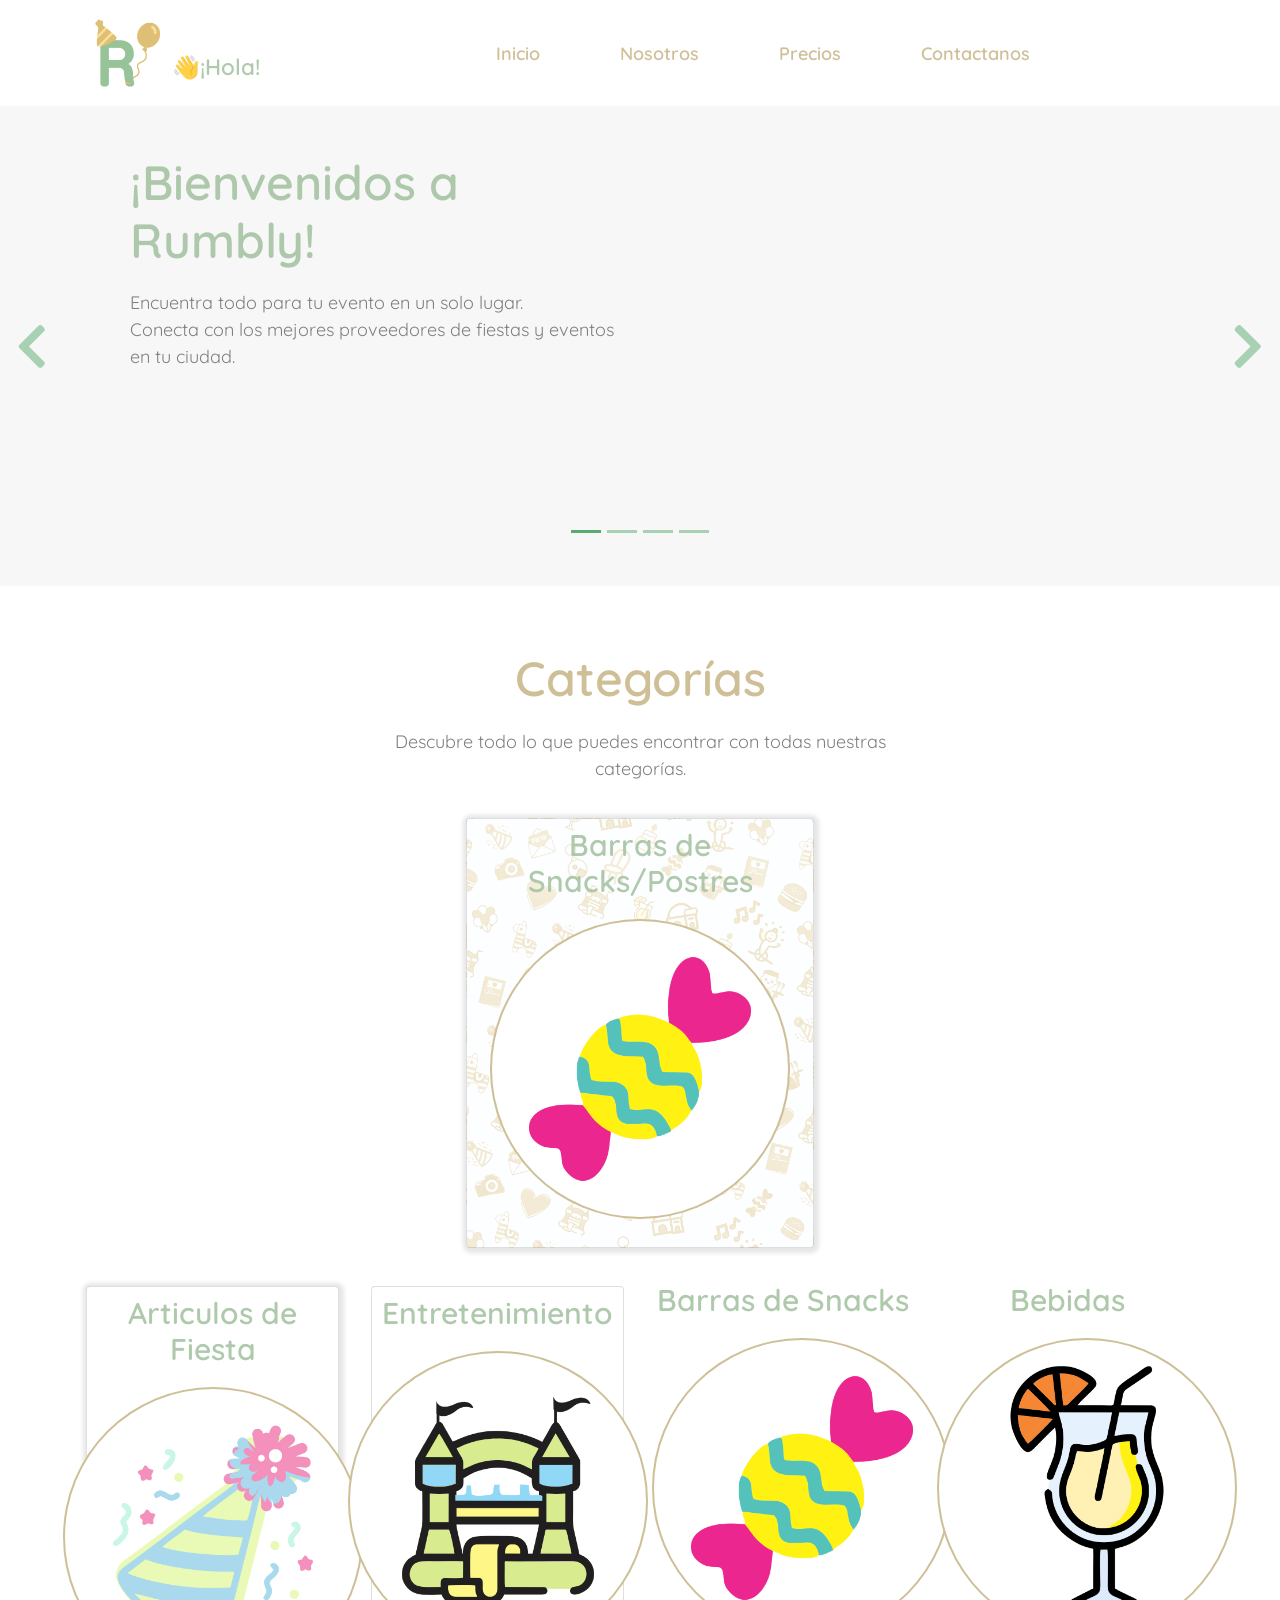
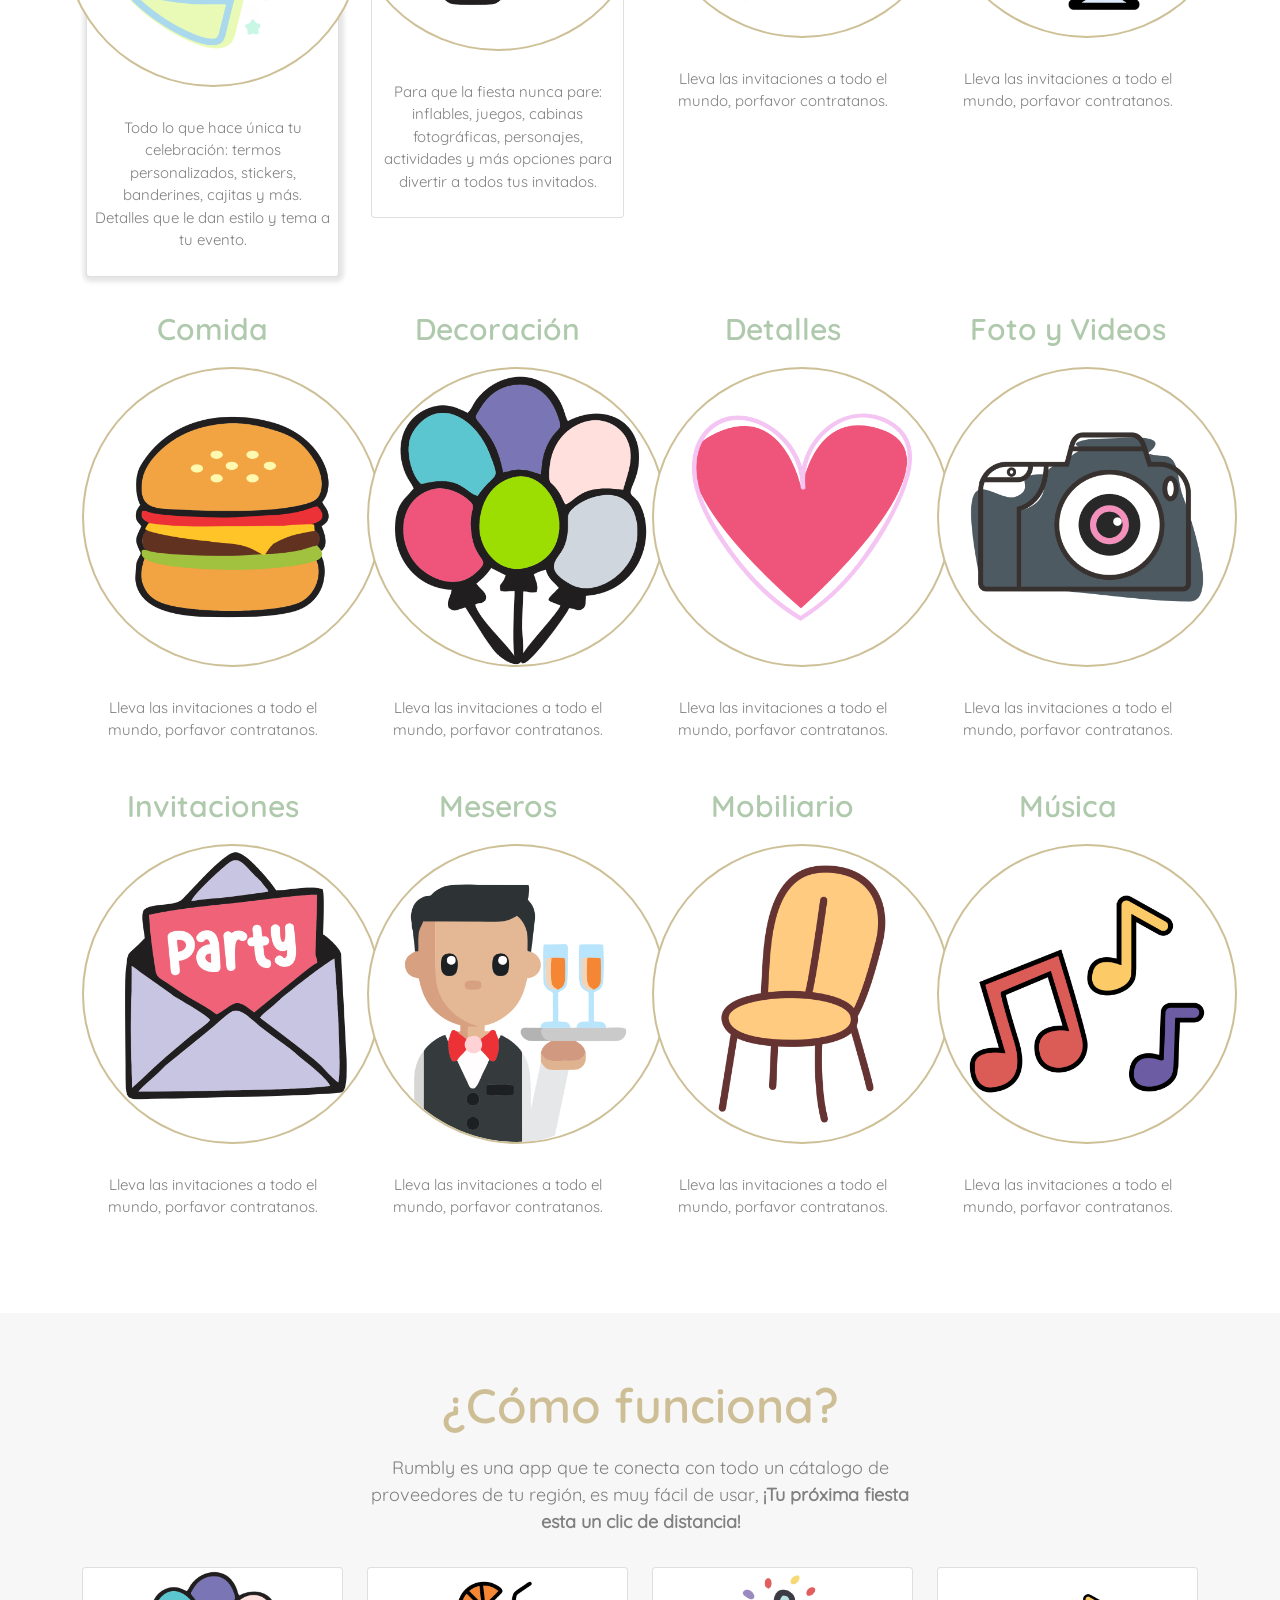
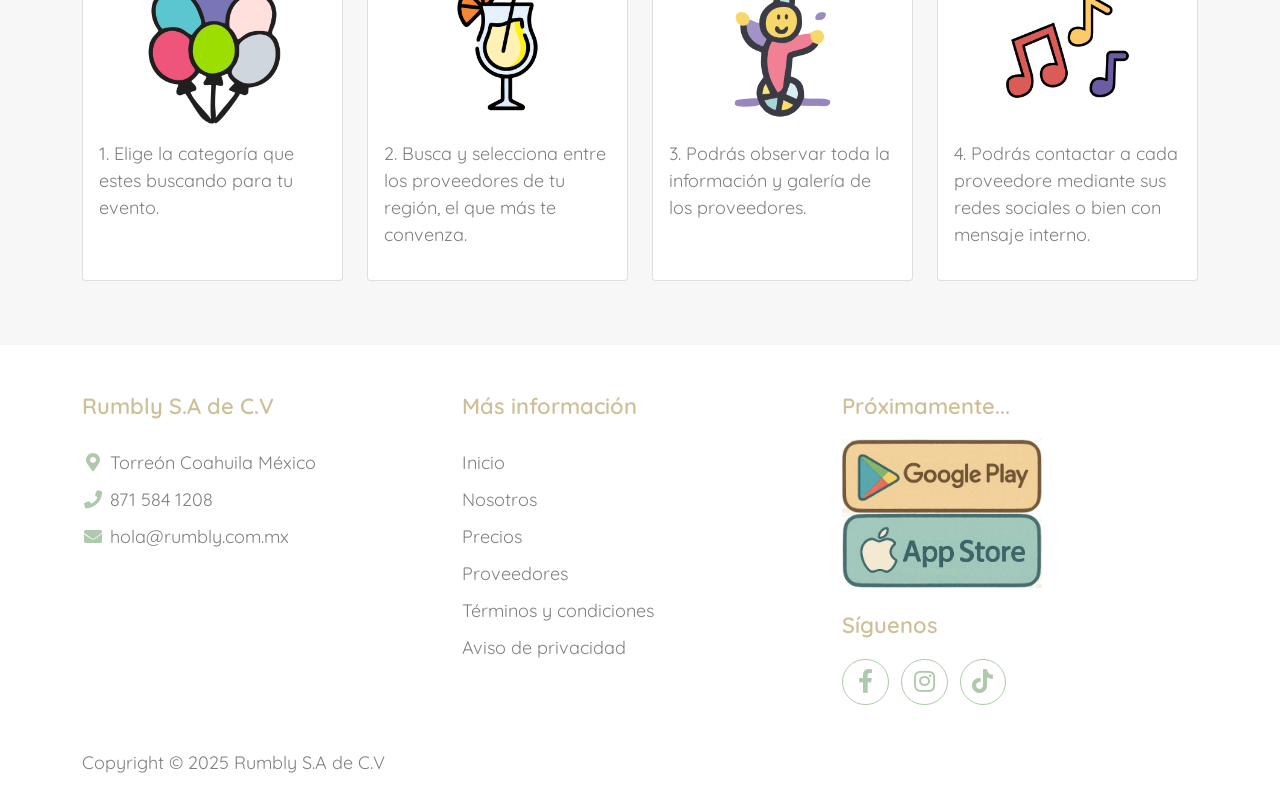
==== commit 7f96b1f0: "Bugfix design on categories" ====
--- a/index.html
+++ b/index.html
@@ -207,6 +207,17 @@
                 <p>
                     Descubre todo lo que puedes encontrar con todas nuestras categorías.
                 </p>
+            </div>
+        </div>
+        <div class="row">
+            <div class="col-sm-4 col-md-4 col-lg-4">
+
+            </div>
+            <div class="col-sm-4 col-md-4 col-lg-4 category-container">
+                <div class="card m-1 p-2 align-items-center card-container" style="box-shadow: 1px 1px 4px 4px rgba(0, 0, 0, 0.1);">
+                    <h4 class="h4 category-header">Barras de Snacks/Postres</h4>
+                    <img class="category" src="./assets/img/DULCE.png">
+                </div>
             </div>
         </div>
         <div class="row">
--- a/assets/css/custom.css
+++ b/assets/css/custom.css
@@ -69,10 +69,12 @@
 }
 
 .category {
-    width: 150px;
+    width: 300px;
     height: auto;
     border: 2px solid #c5b484d9;
     border-radius: 200px;
+    margin-bottom: 20px;
+    background-color: white;
 }
 
 .category-container {
@@ -82,6 +84,13 @@
 
 .category-header {
     color: #a1c09dd9;
+    font-size: 30px ;
+    background-color: rgba(255, 255, 255, 0.1);
+}
+
+.card-container {
+    background-size: cover;
+    background-image: linear-gradient(rgba(255,255,255,0.3), rgba(255,255,255,0.3)), url("../img/FONDO.jpg");
 }
 
 .category-description {
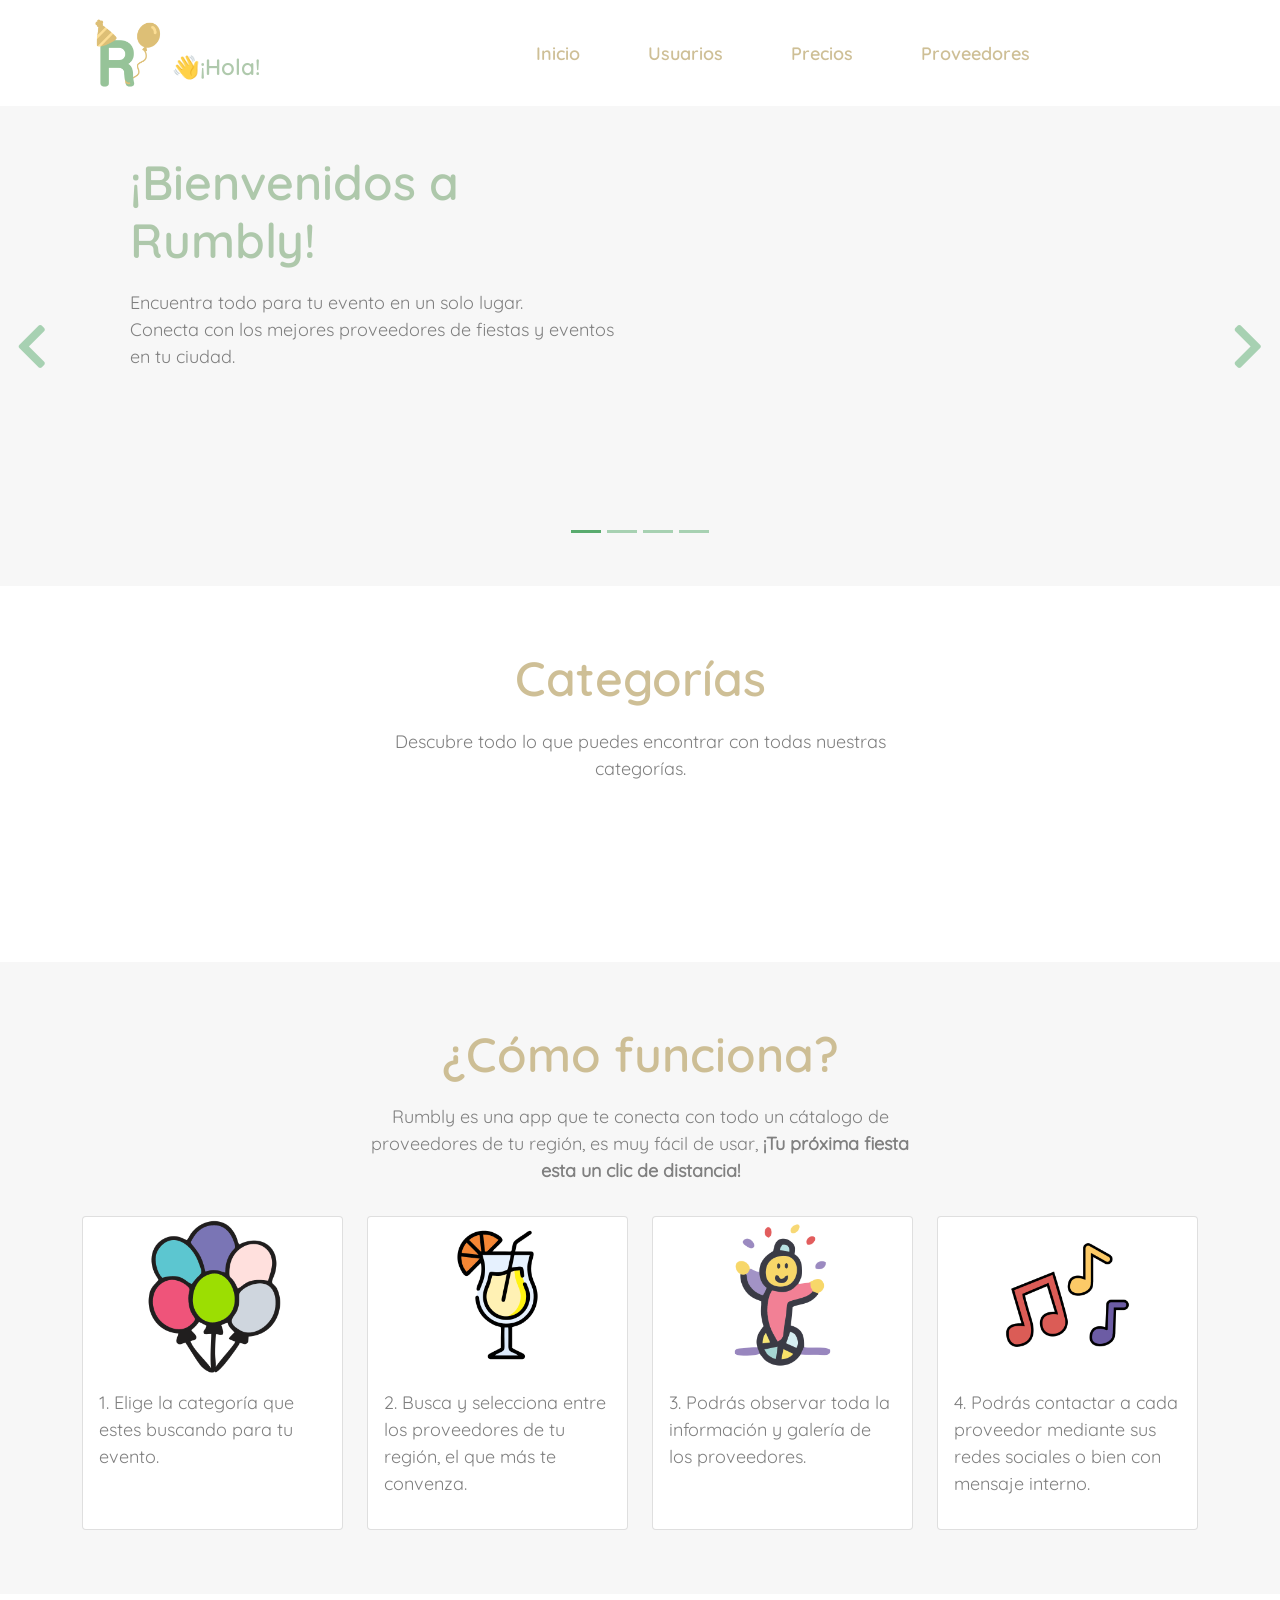
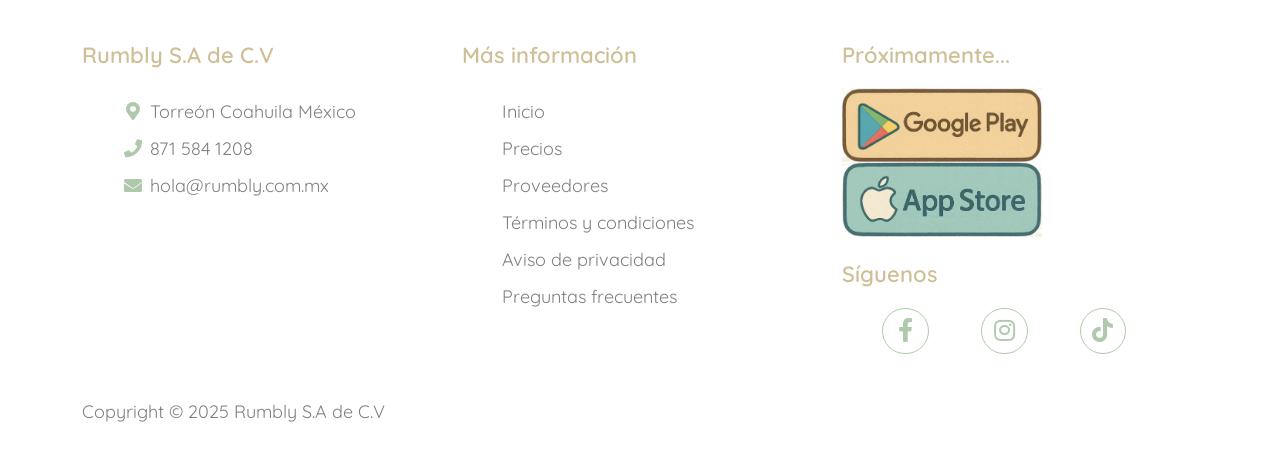
==== commit e8c2e1a8: "Added terms and conditions" ====
--- a/index.html
+++ b/index.html
@@ -68,13 +68,13 @@
                             <a class="nav-link menu-item" href="index.html">Inicio</a>
                         </li>
                         <li class="nav-item">
-                            <a class="nav-link menu-item" href="about.html">Nosotros</a>
+                            <a class="nav-link menu-item" href="users.html">Usuarios</a>
                         </li>
                         <li class="nav-item">
-                            <a class="nav-link menu-item" href="shop.html">Precios</a>
+                            <a class="nav-link menu-item" href="pricing.html">Precios</a>
                         </li>
                         <li class="nav-item">
-                            <a class="nav-link menu-item" href="contact.html">Contactanos</a>
+                            <a class="nav-link menu-item" href="providers.html">Proveedores</a>
                         </li>
                     </ul>
                 </div>
@@ -210,102 +210,27 @@
             </div>
         </div>
         <div class="row">
-            <div class="col-sm-4 col-md-4 col-lg-4">
-
-            </div>
-            <div class="col-sm-4 col-md-4 col-lg-4 category-container">
-                <div class="card m-1 p-2 align-items-center card-container" style="box-shadow: 1px 1px 4px 4px rgba(0, 0, 0, 0.1);">
-                    <h4 class="h4 category-header">Barras de Snacks/Postres</h4>
-                    <img class="category" src="./assets/img/DULCE.png">
-                </div>
-            </div>
-        </div>
-        <div class="row">
-            <div class="col-sm-3 col-md-3 col-lg-3 category-container">
-                <div class="card m-1 p-2 align-items-center" style="  box-shadow: 1px 1px 4px 4px rgba(0, 0, 0, 0.1);">
-                    <h4 class="h4 category-header">Articulos de Fiesta</h4>
-                    <img class="category" src="./assets/img/GORRO.png">
-                    <p class="category-description">
-                        Todo lo que hace única tu celebración: termos personalizados, stickers, banderines, cajitas y más. Detalles que le dan estilo y tema a tu evento.
-                    </p>
-                </div>
-
-            </div>
-            <div class="col-sm-3 col-md-3 col-lg-3 category-container">
-                <div class="card m-1 p-2 align-items-center" >
-                    <h4 class="h4 category-header">Entretenimiento</h4>
-                    <img class="category" src="./assets/img/INFLABLE.png">
-                    <p class="category-description">
-                        Para que la fiesta nunca pare: inflables, juegos, cabinas fotográficas, personajes, actividades y más opciones para divertir a todos tus invitados.
-                    </p>
-                </div>
-
-            </div>
-            <div class="col-sm-3 col-md-3 col-lg-3 category-container">
-                <h4 class="h4 category-header">Barras de Snacks</h4>
-                <img class="category" src="./assets/img/DULCE.png">
-                <p class="category-description">Lleva las invitaciones a todo el mundo, porfavor contratanos.</p>
-            </div>
-            <div class="col-sm-3 col-md-3 col-lg-3 category-container">
-                <h4 class="h4 category-header">Bebidas</h4>
-                <img class="category" src="./assets/img/COPA.png">
-                <p class="category-description">Lleva las invitaciones a todo el mundo, porfavor contratanos.</p>
-            </div>
-            <div class="col-sm-3 col-md-3 col-lg-3 category-container">
-                <h4 class="h4 category-header">Comida</h4>
-                <img class="category" src="./assets/img/HAMBURGUER.png">
-                <p class="category-description">Lleva las invitaciones a todo el mundo, porfavor contratanos.</p>
-            </div>
-            <div class="col-sm-3 col-md-3 col-lg-3 category-container">
-                <h4 class="h4 category-header">Decoración</h4>
-                <img class="category" src="./assets/img/GLOBOS.png">
-                <p class="category-description">Lleva las invitaciones a todo el mundo, porfavor contratanos.</p>
-            </div>
-            <div class="col-sm-3 col-md-3 col-lg-3 category-container">
-                <h4 class="h4 category-header">Detalles</h4>
-                <img class="category" src="./assets/img/CORAZON.png">
-                <p class="category-description">Lleva las invitaciones a todo el mundo, porfavor contratanos.</p>
-            </div>
-            <div class="col-sm-3 col-md-3 col-lg-3 category-container">
-                <h4 class="h4 category-header">Foto y Videos</h4>
-                <img class="category" src="./assets/img/CAMARA.png">
-                <p class="category-description">Lleva las invitaciones a todo el mundo, porfavor contratanos.</p>
-            </div>
-            <div class="col-sm-3 col-md-3 col-lg-3 category-container">
-                <h4 class="h4 category-header">Invitaciones</h4>
-                <img class="category" src="./assets/img/INVI.png">
-                <p class="category-description">Lleva las invitaciones a todo el mundo, porfavor contratanos.</p>
-            </div>
-            <div class="col-sm-3 col-md-3 col-lg-3 category-container">
-                <h4 class="h4 category-header">Meseros</h4>
-                <img class="category" src="./assets/img/MESERO.png">
-                <p class="category-description">Lleva las invitaciones a todo el mundo, porfavor contratanos.</p>
-            </div>
-            <div class="col-sm-3 col-md-3 col-lg-3 category-container">
-                <h4 class="h4 category-header">Mobiliario</h4>
-                <img class="category" src="./assets/img/SILLA.png">
-                <p class="category-description">Lleva las invitaciones a todo el mundo, porfavor contratanos.</p>
-            </div>
-            <div class="col-sm-3 col-md-3 col-lg-3 category-container">
-                <h4 class="h4 category-header">Música</h4>
-                <img class="category" src="./assets/img/MUSICA.png">
-                <p class="category-description">Lleva las invitaciones a todo el mundo, porfavor contratanos.</p>
-            </div>
-            <!--<div class="col-12 col-md-4 p-5 mt-3">
-                <a href="#"><img src="./assets/img/category_img_01.jpg" class="rounded-circle img-fluid border"></a>
-                <h5 class="text-center mt-3 mb-3">Watches</h5>
-                <p class="text-center"><a class="btn btn-success">Go Shop</a></p>
-            </div>
-            <div class="col-12 col-md-4 p-5 mt-3">
-                <a href="#"><img src="./assets/img/category_img_02.jpg" class="rounded-circle img-fluid border"></a>
-                <h2 class="h5 text-center mt-3 mb-3">Shoes</h2>
-                <p class="text-center"><a class="btn btn-success">Go Shop</a></p>
-            </div>
-            <div class="col-12 col-md-4 p-5 mt-3">
-                <a href="#"><img src="./assets/img/category_img_03.jpg" class="rounded-circle img-fluid border"></a>
-                <h2 class="h5 text-center mt-3 mb-3">Accessories</h2>
-                <p class="text-center"><a class="btn btn-success">Go Shop</a></p>
-            </div>-->
+           <div class="marquee">
+                <div>
+                    <img class="categoryMarquee" src="./assets/img/GORRO.png">
+                    <img class="categoryMarquee" src="./assets/img/INFLABLE.png">
+                    <img class="categoryMarquee" src="./assets/img/DULCE.png">
+                    <img class="categoryMarquee" src="./assets/img/COPA.png">
+                    <img class="categoryMarquee" src="./assets/img/HAMBURGUER.png">
+                    <img class="categoryMarquee" src="./assets/img/GLOBOS.png">
+                    <img class="categoryMarquee" src="./assets/img/CORAZON.png">
+                    <img class="categoryMarquee" src="./assets/img/CAMARA.png">
+                    <img class="categoryMarquee" src="./assets/img/INVI.png">
+                    <img class="categoryMarquee" src="./assets/img/MESERO.png">
+                    <img class="categoryMarquee" src="./assets/img/SILLA.png">
+                    <img class="categoryMarquee" src="./assets/img/LLAVERO.png">
+                    <img class="categoryMarquee" src="./assets/img/PASTEL.png">
+                    <img class="categoryMarquee" src="./assets/img/SALON.png">
+                    <img class="categoryMarquee" src="./assets/img/AGENDA.png">
+                    <img class="categoryMarquee" src="./assets/img/PINATA.png">
+                    <img class="categoryMarquee" src="./assets/img/PAYASO.png">
+                </div>
+            </div>
         </div>
     </section>
     <!-- End Categories of The Month -->
@@ -368,7 +293,7 @@
                         </a>
                         <div class="card-body">
                             <p>
-                                4. Podrás contactar a cada proveedore mediante sus redes sociales o bien con mensaje interno.
+                                4. Podrás contactar a cada proveedor mediante sus redes sociales o bien con mensaje interno.
                             </p>
                         </div>
                     </div>
@@ -405,12 +330,12 @@
                 <div class="col-md-4 pt-5">
                     <h3 class="h3 footer-header border-light">Más información</h3>
                     <ul class="list-unstyled text-light footer-link-list">
-                        <li><a class="text-decoration-none" href="#">Inicio</a></li>
-                        <li><a class="text-decoration-none" href="#">Nosotros</a></li>
-                        <li><a class="text-decoration-none" href="#">Precios</a></li>
-                        <li><a class="text-decoration-none" href="#">Proveedores</a></li>
-                        <li><a class="text-decoration-none" href="#">Términos y condiciones</a></li>
-                        <li><a class="text-decoration-none" href="#">Aviso de privacidad</a></li>
+                        <li><a class="text-decoration-none" href="">Inicio</a></li>
+                        <li><a class="text-decoration-none" href="pricing.html">Precios</a></li>
+                        <li><a class="text-decoration-none" href="providers.html">Proveedores</a></li>
+                        <li><a class="text-decoration-none" href="terms_conditions.html">Términos y condiciones</a></li>
+                        <li><a class="text-decoration-none" href="policy_privacy.html">Aviso de privacidad</a></li>
+                        <li><a class="text-decoration-none" href="questions.html">Preguntas frecuentes</a></li>
                     </ul>
                 </div>
 
--- a/assets/css/custom.css
+++ b/assets/css/custom.css
@@ -77,6 +77,15 @@
     background-color: white;
 }
 
+.categoryMarquee {
+    width: 80px;
+    height: auto;
+    border: 2px solid #c5b484d9;
+    border-radius: 40px;
+    margin-bottom: 20px;
+    background-color: white;
+}
+
 .category-container {
     text-align: center;
     margin-bottom: 30px;
@@ -139,4 +148,35 @@
     height: auto;
     width: 60%;
     margin-left: 20%;
+}
+
+.marquee {
+    width: 100%;
+	line-height: 50px;
+    white-space: nowrap;
+    overflow: hidden;
+    box-sizing: border-box;
+}
+.marquee div {
+    display: inline-block;
+    padding-left: 100%;
+    animation: marquee 15s linear infinite;
+}
+.marquee div img {
+    margin-left: 15px
+}
+@keyframes marquee {
+    0%   { transform: translate(0, 0); }
+    100% { transform: translate(-100%, 0); }
+}
+
+.subtitle {
+    font-family: Quicksand-SemiBold !important;
+    color: #a1c09dd9;
+    font-size: 25px;
+    margin-top: 10PX;
+}
+
+li {
+    margin-left: 40px;
 }
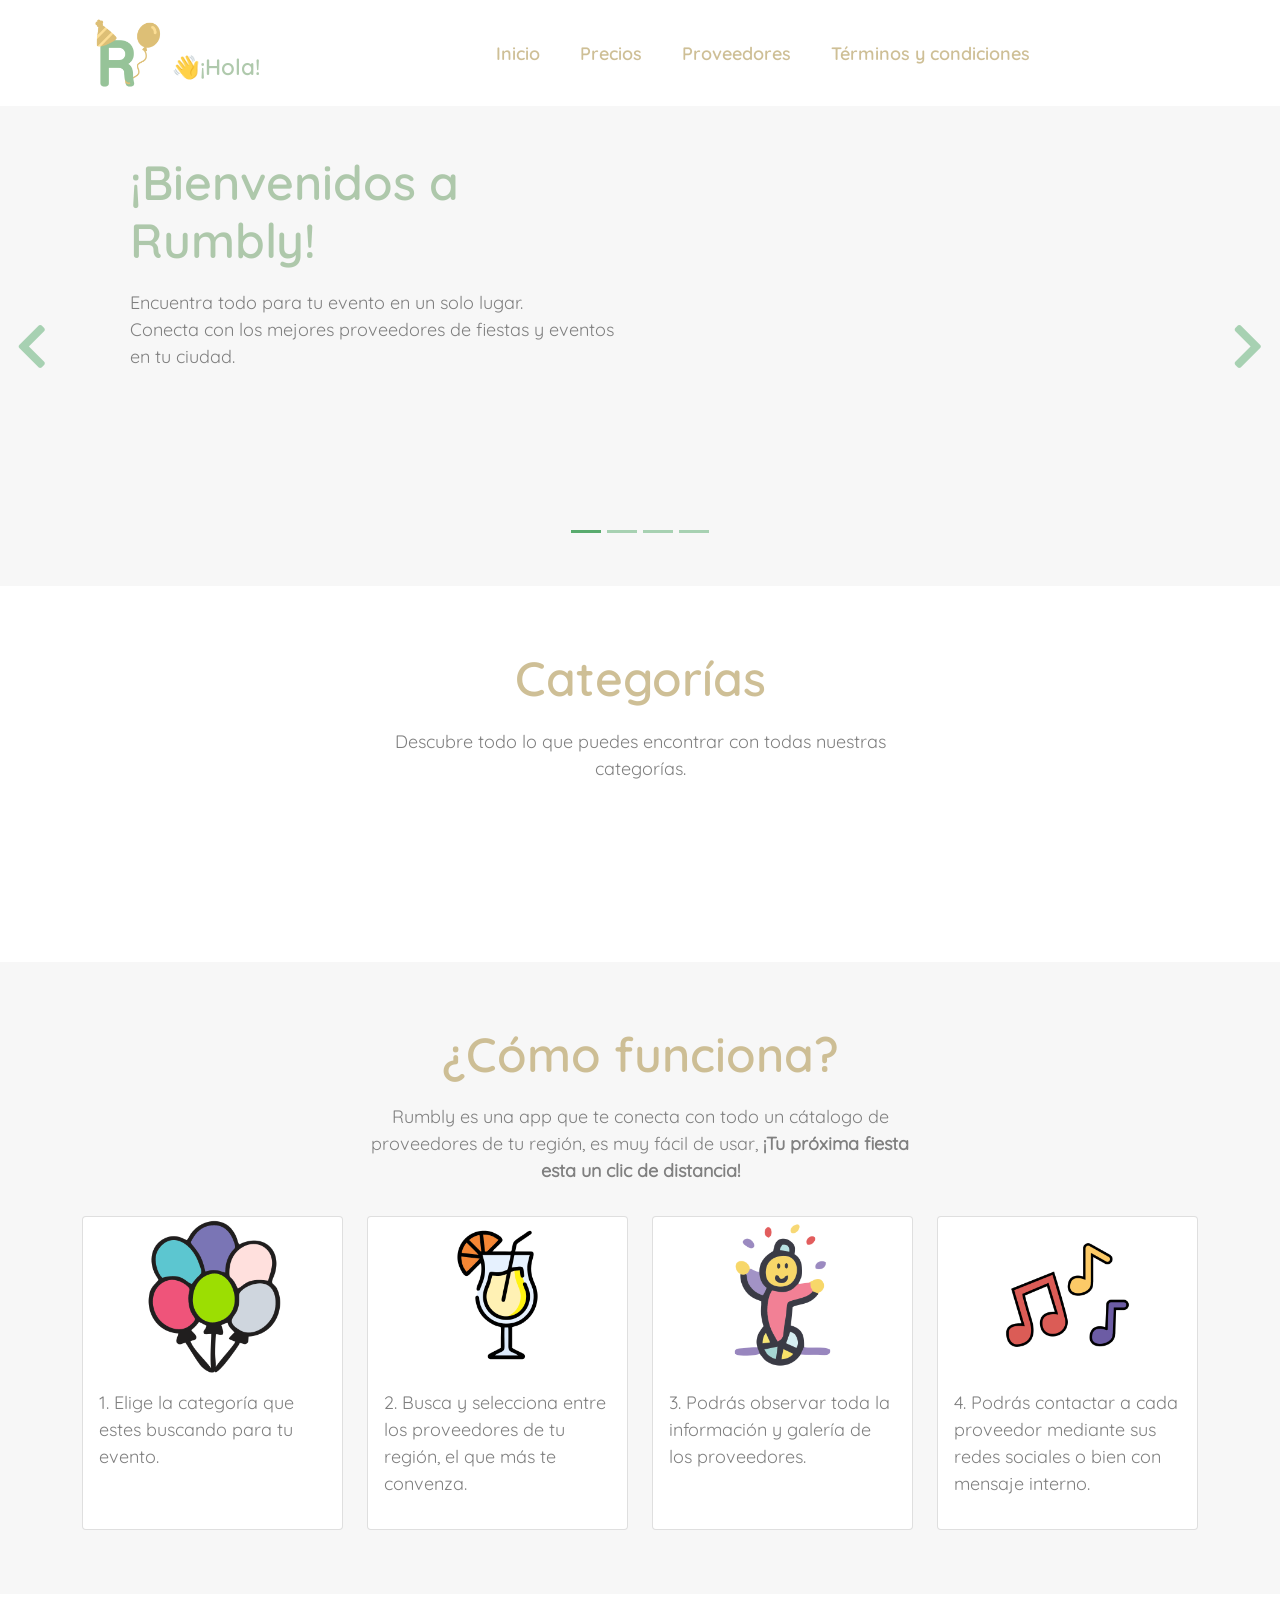
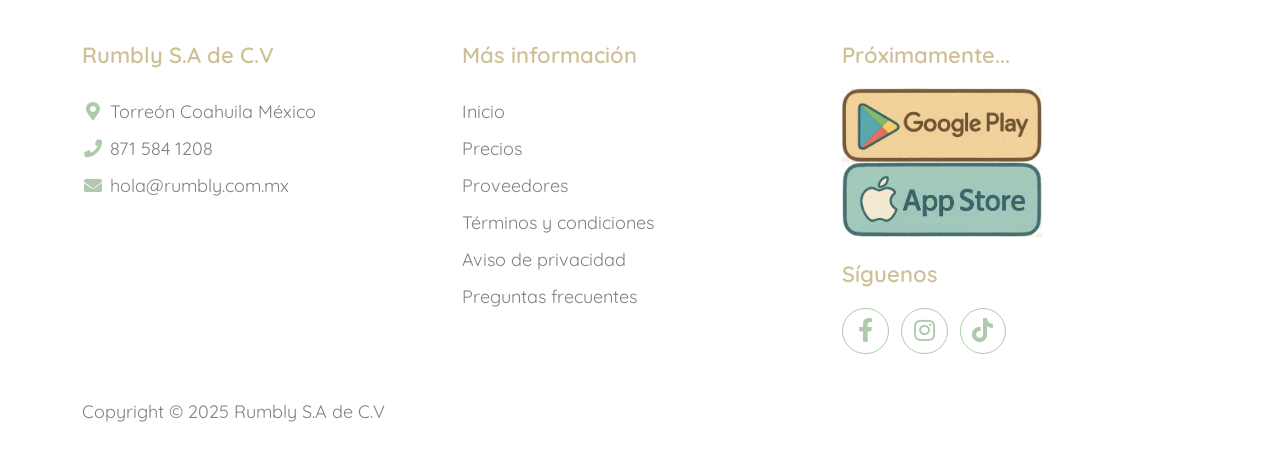
==== commit 09a30712: "Added pricing view" ====
--- a/index.html
+++ b/index.html
@@ -67,14 +67,15 @@
                         <li class="nav-item">
                             <a class="nav-link menu-item" href="index.html">Inicio</a>
                         </li>
-                        <li class="nav-item">
-                            <a class="nav-link menu-item" href="users.html">Usuarios</a>
-                        </li>
+                        
                         <li class="nav-item">
                             <a class="nav-link menu-item" href="pricing.html">Precios</a>
                         </li>
                         <li class="nav-item">
                             <a class="nav-link menu-item" href="providers.html">Proveedores</a>
+                        </li>
+                        <li class="nav-item">
+                            <a class="nav-link menu-item" href="terms_conditions.html">Términos y condiciones</a>
                         </li>
                     </ul>
                 </div>
--- a/assets/css/custom.css
+++ b/assets/css/custom.css
@@ -13,7 +13,9 @@
     font-size: 1.4rem !important;
     margin-top: 10px;
 }
-
+h5 {
+    font-family: Quicksand-SemiBold !important;
+}
 .logo {
     width: 90px;
 }
@@ -177,6 +179,14 @@
     margin-top: 10PX;
 }
 
-li {
+.terms-conditions li {
     margin-left: 40px;
+}
+
+.subtitlePlans {
+    font-size: 20px !important;
+    font-family: Quicksand-SemiBold !important;
+    text-align: center;
+    margin-top: -10px;
+    margin-bottom: 8px;
 }
